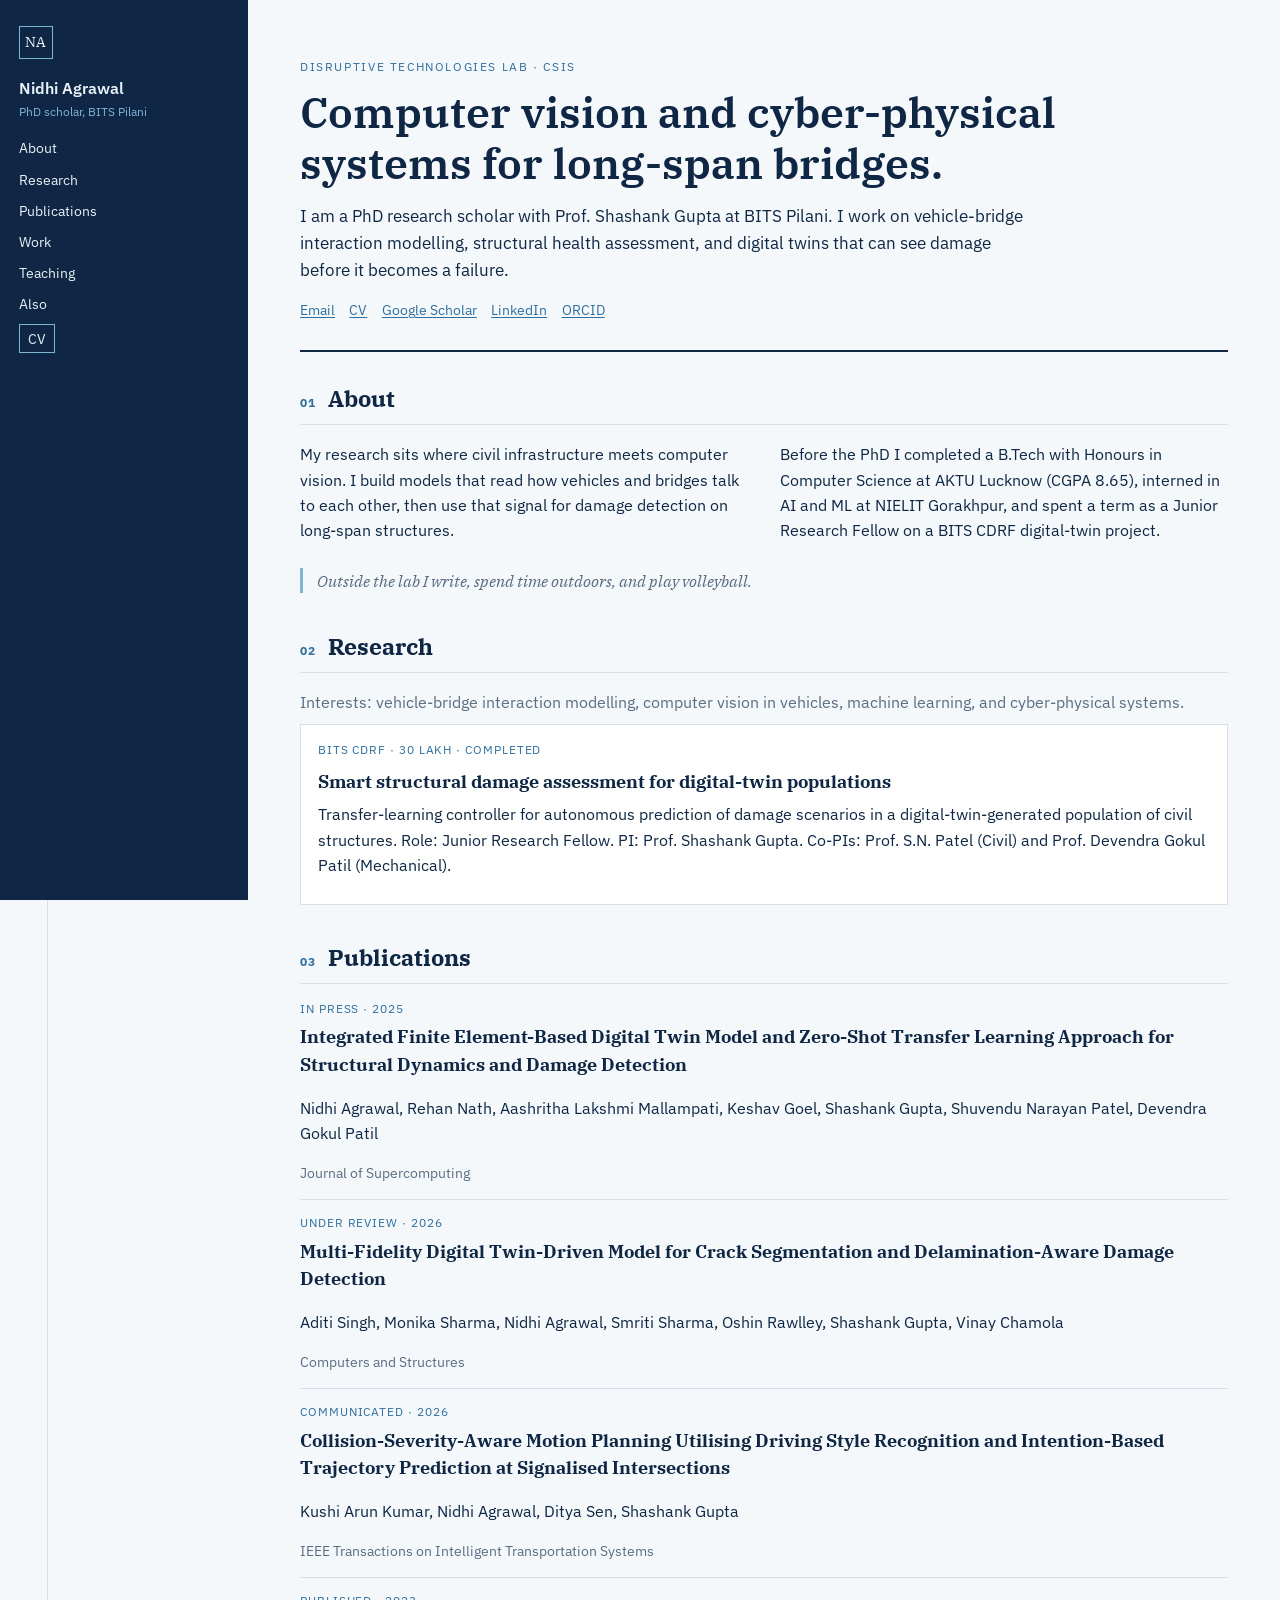
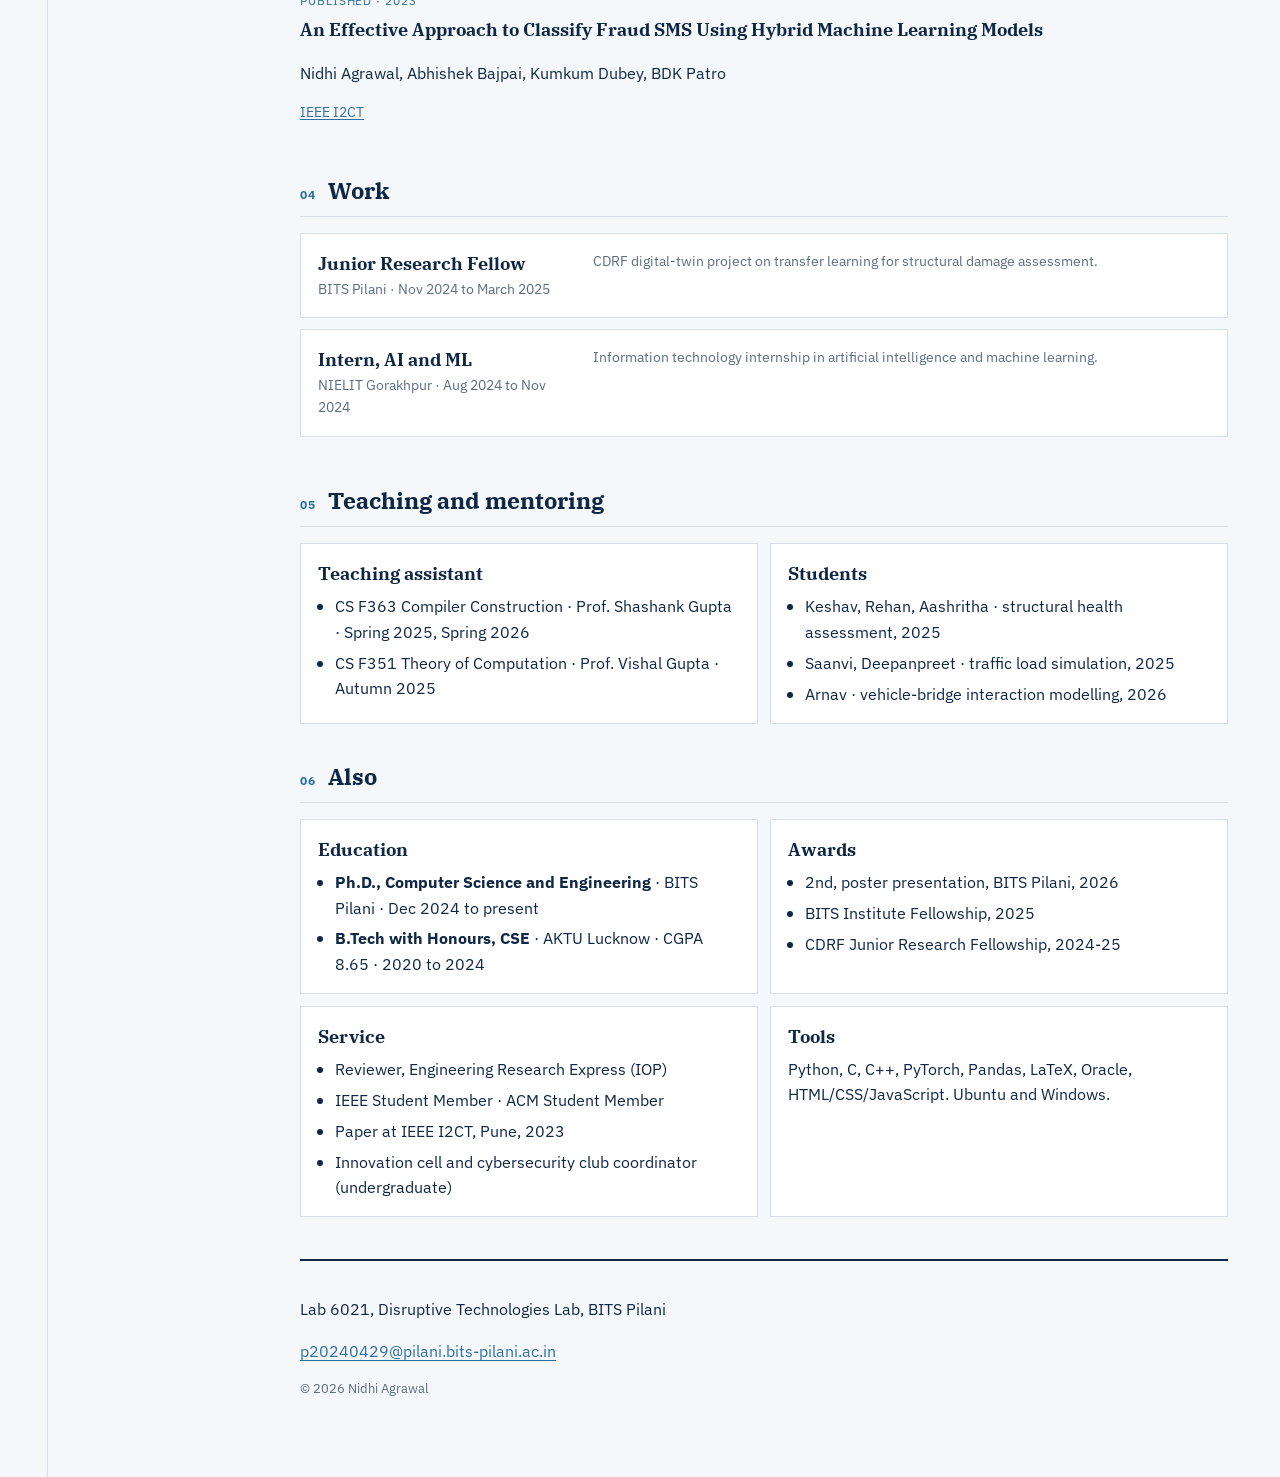
==== index.html @ c84c816a "Add Nidhi Agrawal academic site. Co-authored-by: Cursor <cursoragent@cursor.com>" ====
<!DOCTYPE html>
<html lang="en">
<head>
  <meta charset="utf-8">
  <meta name="viewport" content="width=device-width, initial-scale=1">
  <title>Nidhi Agrawal | Computer Vision, CPS, and Bridge Assessment</title>
  <meta name="description" content="Nidhi Agrawal is a PhD research scholar at BITS Pilani working on computer vision, cyber-physical systems, and vehicle-bridge interaction modelling for long-span bridges.">
  <link rel="canonical" href="https://skcpda.github.io/nidhi-agrawal/">
  <link rel="icon" href="favicon.svg" type="image/svg+xml">
  <meta name="theme-color" content="#0f2744">
  <meta property="og:title" content="Nidhi Agrawal | Computer Vision, CPS, and Bridge Assessment">
  <meta property="og:description" content="PhD scholar at BITS Pilani. Digital twins, structural health, and vehicle-bridge interaction.">
  <meta property="og:url" content="https://skcpda.github.io/nidhi-agrawal/">
  <link rel="preconnect" href="https://fonts.googleapis.com">
  <link rel="preconnect" href="https://fonts.gstatic.com" crossorigin>
  <link href="https://fonts.googleapis.com/css2?family=IBM+Plex+Sans:wght@400;500;600&family=IBM+Plex+Serif:ital,wght@0,500;0,600;1,500&display=swap" rel="stylesheet">
  <link rel="stylesheet" href="styles.css">
</head>
<body>
  <a class="skip" href="#main">Skip to content</a>

  <aside class="rail">
    <p class="mark">NA</p>
    <div>
      <p class="rail-name">Nidhi Agrawal</p>
      <p class="rail-role">PhD scholar, BITS Pilani</p>
    </div>
    <button class="nav-toggle" type="button" aria-expanded="false" aria-controls="site-nav">Menu</button>
    <nav id="site-nav" class="nav" aria-label="Primary">
      <a href="#about">About</a>
      <a href="#research">Research</a>
      <a href="#publications">Publications</a>
      <a href="#experience">Work</a>
      <a href="#teaching">Teaching</a>
      <a href="#more">Also</a>
      <a class="nav-cv" href="assets/Nidhi_Agrawal_CV.pdf">CV</a>
    </nav>
  </aside>

  <main id="main">
    <header class="hero" id="top">
      <p class="kicker">Disruptive Technologies Lab · CSIS</p>
      <h1>Computer vision and cyber-physical systems for long-span bridges.</h1>
      <p class="lede">
        I am a PhD research scholar with Prof. Shashank Gupta at BITS Pilani.
        I work on vehicle-bridge interaction modelling, structural health assessment,
        and digital twins that can see damage before it becomes a failure.
      </p>
      <p class="links">
        <a href="mailto:p20240429@pilani.bits-pilani.ac.in">Email</a>
        <a href="assets/Nidhi_Agrawal_CV.pdf">CV</a>
        <a href="https://scholar.google.com/citations?user=HJzKqeQAAAAJ">Google Scholar</a>
        <a href="https://www.linkedin.com/in/nidhi-agrawal-b269b3217/">LinkedIn</a>
        <a href="https://orcid.org/0009-0005-8396-6947">ORCID</a>
      </p>
    </header>

    <section id="about">
      <h2><span>01</span> About</h2>
      <div class="split">
        <p>
          My research sits where civil infrastructure meets computer vision.
          I build models that read how vehicles and bridges talk to each other,
          then use that signal for damage detection on long-span structures.
        </p>
        <p>
          Before the PhD I completed a B.Tech with Honours in Computer Science
          at AKTU Lucknow (CGPA 8.65), interned in AI and ML at NIELIT Gorakhpur,
          and spent a term as a Junior Research Fellow on a BITS CDRF digital-twin project.
        </p>
      </div>
      <p class="aside">Outside the lab I write, spend time outdoors, and play volleyball.</p>
    </section>

    <section id="research">
      <h2><span>02</span> Research</h2>
      <p class="dek">
        Interests: vehicle-bridge interaction modelling, computer vision in vehicles,
        machine learning, and cyber-physical systems.
      </p>
      <article class="panel">
        <p class="tag">BITS CDRF · 30 lakh · completed</p>
        <h3>Smart structural damage assessment for digital-twin populations</h3>
        <p>
          Transfer-learning controller for autonomous prediction of damage scenarios
          in a digital-twin-generated population of civil structures.
          Role: Junior Research Fellow. PI: Prof. Shashank Gupta.
          Co-PIs: Prof. S.N. Patel (Civil) and Prof. Devendra Gokul Patil (Mechanical).
        </p>
      </article>
    </section>

    <section id="publications">
      <h2><span>03</span> Publications</h2>
      <ol class="pubs">
        <li>
          <p class="status">In press · 2025</p>
          <h3>Integrated Finite Element-Based Digital Twin Model and Zero-Shot Transfer Learning Approach for Structural Dynamics and Damage Detection</h3>
          <p>Nidhi Agrawal, Rehan Nath, Aashritha Lakshmi Mallampati, Keshav Goel, Shashank Gupta, Shuvendu Narayan Patel, Devendra Gokul Patil</p>
          <p class="venue">Journal of Supercomputing</p>
        </li>
        <li>
          <p class="status">Under review · 2026</p>
          <h3>Multi-Fidelity Digital Twin-Driven Model for Crack Segmentation and Delamination-Aware Damage Detection</h3>
          <p>Aditi Singh, Monika Sharma, Nidhi Agrawal, Smriti Sharma, Oshin Rawlley, Shashank Gupta, Vinay Chamola</p>
          <p class="venue">Computers and Structures</p>
        </li>
        <li>
          <p class="status">Communicated · 2026</p>
          <h3>Collision-Severity-Aware Motion Planning Utilising Driving Style Recognition and Intention-Based Trajectory Prediction at Signalised Intersections</h3>
          <p>Kushi Arun Kumar, Nidhi Agrawal, Ditya Sen, Shashank Gupta</p>
          <p class="venue">IEEE Transactions on Intelligent Transportation Systems</p>
        </li>
        <li>
          <p class="status">Published · 2023</p>
          <h3>An Effective Approach to Classify Fraud SMS Using Hybrid Machine Learning Models</h3>
          <p>Nidhi Agrawal, Abhishek Bajpai, Kumkum Dubey, BDK Patro</p>
          <p class="venue"><a href="https://ieeexplore.ieee.org/document/10126300">IEEE I2CT</a></p>
        </li>
      </ol>
    </section>

    <section id="experience">
      <h2><span>04</span> Work</h2>
      <article class="job">
        <div>
          <h3>Junior Research Fellow</h3>
          <p>BITS Pilani · Nov 2024 to March 2025</p>
        </div>
        <p>CDRF digital-twin project on transfer learning for structural damage assessment.</p>
      </article>
      <article class="job">
        <div>
          <h3>Intern, AI and ML</h3>
          <p>NIELIT Gorakhpur · Aug 2024 to Nov 2024</p>
        </div>
        <p>Information technology internship in artificial intelligence and machine learning.</p>
      </article>
    </section>

    <section id="teaching">
      <h2><span>05</span> Teaching and mentoring</h2>
      <div class="grid-2">
        <article class="panel">
          <h3>Teaching assistant</h3>
          <ul>
            <li>CS F363 Compiler Construction · Prof. Shashank Gupta · Spring 2025, Spring 2026</li>
            <li>CS F351 Theory of Computation · Prof. Vishal Gupta · Autumn 2025</li>
          </ul>
        </article>
        <article class="panel">
          <h3>Students</h3>
          <ul>
            <li>Keshav, Rehan, Aashritha · structural health assessment, 2025</li>
            <li>Saanvi, Deepanpreet · traffic load simulation, 2025</li>
            <li>Arnav · vehicle-bridge interaction modelling, 2026</li>
          </ul>
        </article>
      </div>
    </section>

    <section id="more">
      <h2><span>06</span> Also</h2>
      <div class="grid-2">
        <article class="panel">
          <h3>Education</h3>
          <ul>
            <li><strong>Ph.D., Computer Science and Engineering</strong> · BITS Pilani · Dec 2024 to present</li>
            <li><strong>B.Tech with Honours, CSE</strong> · AKTU Lucknow · CGPA 8.65 · 2020 to 2024</li>
          </ul>
        </article>
        <article class="panel">
          <h3>Awards</h3>
          <ul>
            <li>2nd, poster presentation, BITS Pilani, 2026</li>
            <li>BITS Institute Fellowship, 2025</li>
            <li>CDRF Junior Research Fellowship, 2024-25</li>
          </ul>
        </article>
        <article class="panel">
          <h3>Service</h3>
          <ul>
            <li>Reviewer, Engineering Research Express (IOP)</li>
            <li>IEEE Student Member · ACM Student Member</li>
            <li>Paper at IEEE I2CT, Pune, 2023</li>
            <li>Innovation cell and cybersecurity club coordinator (undergraduate)</li>
          </ul>
        </article>
        <article class="panel">
          <h3>Tools</h3>
          <p>Python, C, C++, PyTorch, Pandas, LaTeX, Oracle, HTML/CSS/JavaScript. Ubuntu and Windows.</p>
        </article>
      </div>
    </section>

    <footer>
      <p>Lab 6021, Disruptive Technologies Lab, BITS Pilani</p>
      <p>
        <a href="mailto:p20240429@pilani.bits-pilani.ac.in">p20240429@pilani.bits-pilani.ac.in</a>
      </p>
      <p class="fine">© <span id="year">2026</span> Nidhi Agrawal</p>
    </footer>
  </main>
  <script src="script.js"></script>
</body>
</html>
---- styles.css ----
:root {
  --ink: #0f2744;
  --muted: #5b6d82;
  --line: #d5e0ea;
  --paper: #f4f8fb;
  --card: #ffffff;
  --sky: #2f6f9f;
  --cable: #7eb6d6;
  --sans: "IBM Plex Sans", "Segoe UI", sans-serif;
  --serif: "IBM Plex Serif", Georgia, serif;
}

*,
*::before,
*::after {
  box-sizing: border-box;
}

html {
  scroll-behavior: smooth;
}

body {
  margin: 0;
  color: var(--ink);
  background:
    linear-gradient(90deg, transparent 47px, var(--line) 47px, var(--line) 48px, transparent 48px),
    var(--paper);
  font-family: var(--sans);
  font-size: 1.02rem;
  line-height: 1.55;
}

img {
  max-width: 100%;
}

a {
  color: var(--sky);
  text-underline-offset: 0.16em;
}

.skip {
  position: absolute;
  left: 1rem;
  top: -3rem;
  background: var(--ink);
  color: #fff;
  padding: 0.5rem 0.75rem;
}

.skip:focus {
  top: 1rem;
}

.rail {
  position: sticky;
  top: 0;
  z-index: 5;
  display: flex;
  align-items: center;
  gap: 0.85rem;
  padding: 0.85rem 1.25rem;
  background: var(--ink);
  color: #e8f1f8;
}

.mark {
  margin: 0;
  width: 2.1rem;
  height: 2.1rem;
  display: grid;
  place-items: center;
  border: 1px solid var(--cable);
  font-family: var(--serif);
  font-size: 0.85rem;
  flex: 0 0 auto;
}

.rail-name {
  margin: 0;
  font-weight: 600;
}

.rail-role {
  margin: 0.1rem 0 0;
  color: var(--cable);
  font-size: 0.78rem;
}

.nav-toggle {
  margin-left: auto;
  background: transparent;
  color: #e8f1f8;
  border: 1px solid var(--cable);
  padding: 0.35rem 0.65rem;
  font: inherit;
  font-size: 0.8rem;
}

.nav {
  display: none;
  position: absolute;
  left: 0;
  right: 0;
  top: 100%;
  background: #173250;
  flex-direction: column;
  padding: 0.7rem 1.25rem 1rem;
  gap: 0.55rem;
}

.nav.is-open {
  display: flex;
}

.nav a {
  color: #e8f1f8;
  text-decoration: none;
  font-size: 0.9rem;
}

.nav-cv {
  border: 1px solid var(--cable);
  padding: 0.15rem 0.5rem;
  width: max-content;
}

main {
  width: min(58rem, calc(100% - 2rem));
  margin: 0 auto;
  padding: 1.6rem 0 3rem;
}

.hero {
  padding: 1.4rem 0 1.8rem;
  border-bottom: 2px solid var(--ink);
}

.kicker {
  margin: 0 0 0.7rem;
  font-size: 0.72rem;
  letter-spacing: 0.14em;
  text-transform: uppercase;
  color: var(--sky);
}

h1 {
  margin: 0 0 0.9rem;
  font-family: var(--serif);
  font-size: clamp(1.8rem, 4.4vw, 2.7rem);
  font-weight: 600;
  line-height: 1.18;
}

.lede {
  margin: 0 0 1rem;
  max-width: 46rem;
  font-size: 1.08rem;
}

.links {
  display: flex;
  flex-wrap: wrap;
  gap: 0.45rem 0.9rem;
  margin: 0;
  font-size: 0.9rem;
}

section {
  padding: 1.8rem 0 0.4rem;
  scroll-margin-top: 4.5rem;
}

h2 {
  display: flex;
  align-items: baseline;
  gap: 0.7rem;
  margin: 0 0 1rem;
  font-family: var(--serif);
  font-size: 1.45rem;
  border-bottom: 1px solid var(--line);
  padding-bottom: 0.45rem;
}

h2 span {
  color: var(--sky);
  font-family: var(--sans);
  font-size: 0.72rem;
  letter-spacing: 0.12em;
}

h3 {
  margin: 0 0 0.35rem;
  font-family: var(--serif);
  font-size: 1.12rem;
}

.split {
  display: grid;
  grid-template-columns: 1fr 1fr;
  gap: 1.2rem 2rem;
}

.split p,
.dek,
.panel p,
.job p {
  margin: 0 0 0.6rem;
}

.aside {
  margin: 1rem 0 0;
  padding-left: 0.85rem;
  border-left: 3px solid var(--cable);
  color: var(--muted);
  font-family: var(--serif);
  font-style: italic;
}

.dek {
  color: var(--muted);
}

.panel,
.job {
  background: var(--card);
  border: 1px solid var(--line);
  padding: 1rem 1.05rem 1.05rem;
}

.job {
  display: grid;
  grid-template-columns: 16rem 1fr;
  gap: 0.7rem 1.2rem;
  margin-bottom: 0.7rem;
}

.job h3 {
  margin: 0;
}

.job p {
  margin: 0;
  color: var(--muted);
  font-size: 0.9rem;
}

.tag,
.status {
  margin: 0 0 0.35rem;
  font-size: 0.72rem;
  letter-spacing: 0.08em;
  text-transform: uppercase;
  color: var(--sky);
}

.pubs {
  list-style: none;
  margin: 0;
  padding: 0;
}

.pubs li {
  padding: 0.9rem 0;
  border-top: 1px solid var(--line);
}

.pubs li:first-child {
  border-top: 0;
  padding-top: 0;
}

.venue {
  margin: 0.2rem 0 0;
  color: var(--muted);
  font-size: 0.9rem;
}

.grid-2 {
  display: grid;
  grid-template-columns: 1fr 1fr;
  gap: 0.75rem;
}

.panel ul {
  margin: 0;
  padding-left: 1.1rem;
}

.panel li + li {
  margin-top: 0.35rem;
}

footer {
  margin-top: 2.2rem;
  padding-top: 1.2rem;
  border-top: 2px solid var(--ink);
}

.fine {
  color: var(--muted);
  font-size: 0.82rem;
}

@media (min-width: 980px) {
  body {
    display: grid;
    grid-template-columns: 15.5rem minmax(0, 1fr);
  }

  .rail {
    position: sticky;
    top: 0;
    height: 100vh;
    flex-direction: column;
    align-items: flex-start;
    padding: 1.6rem 1.2rem;
    gap: 1rem;
  }

  .nav-toggle {
    display: none;
  }

  .nav {
    display: flex;
    position: static;
    background: transparent;
    padding: 0;
    width: 100%;
  }

  main {
    width: min(58rem, calc(100% - 3.5rem));
    padding: 2.2rem 0 4rem;
  }
}

@media (max-width: 840px) {
  .split,
  .grid-2,
  .job {
    grid-template-columns: 1fr;
  }
}

@media (prefers-reduced-motion: reduce) {
  html {
    scroll-behavior: auto;
  }
}
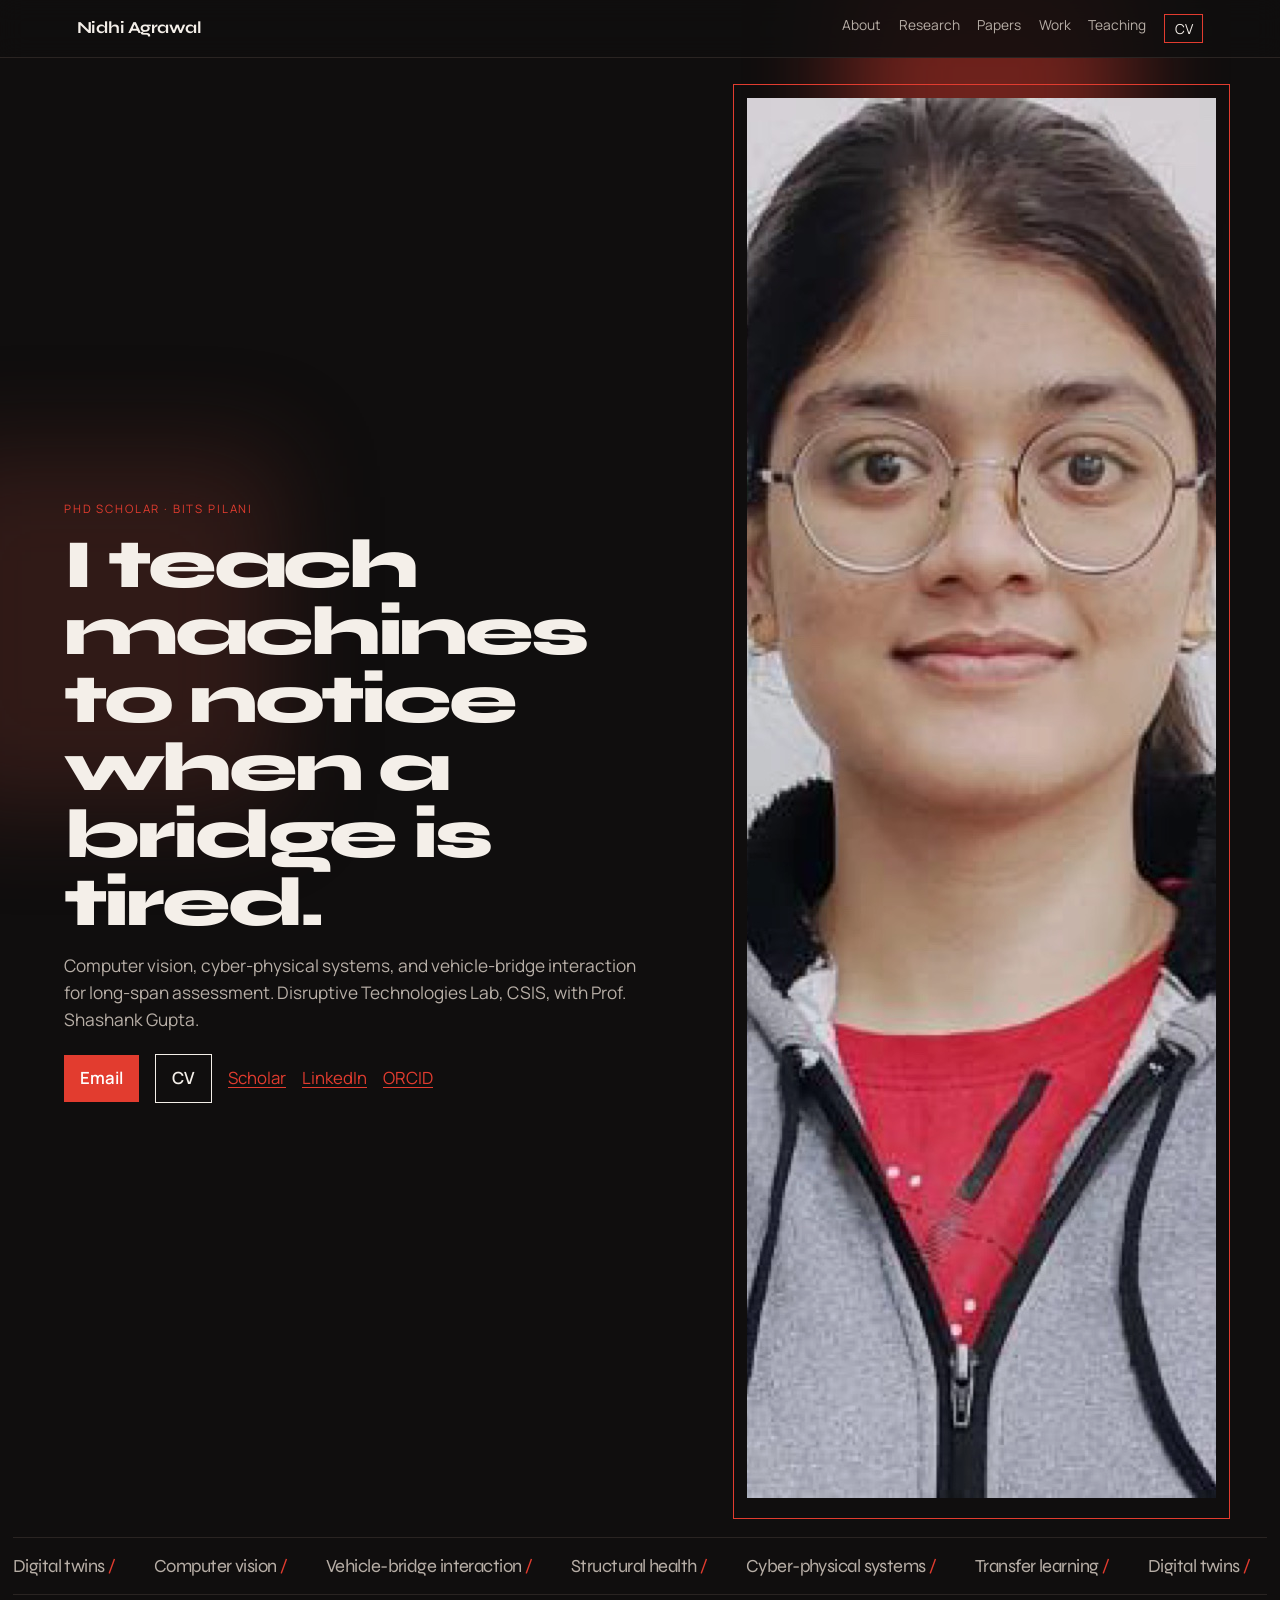
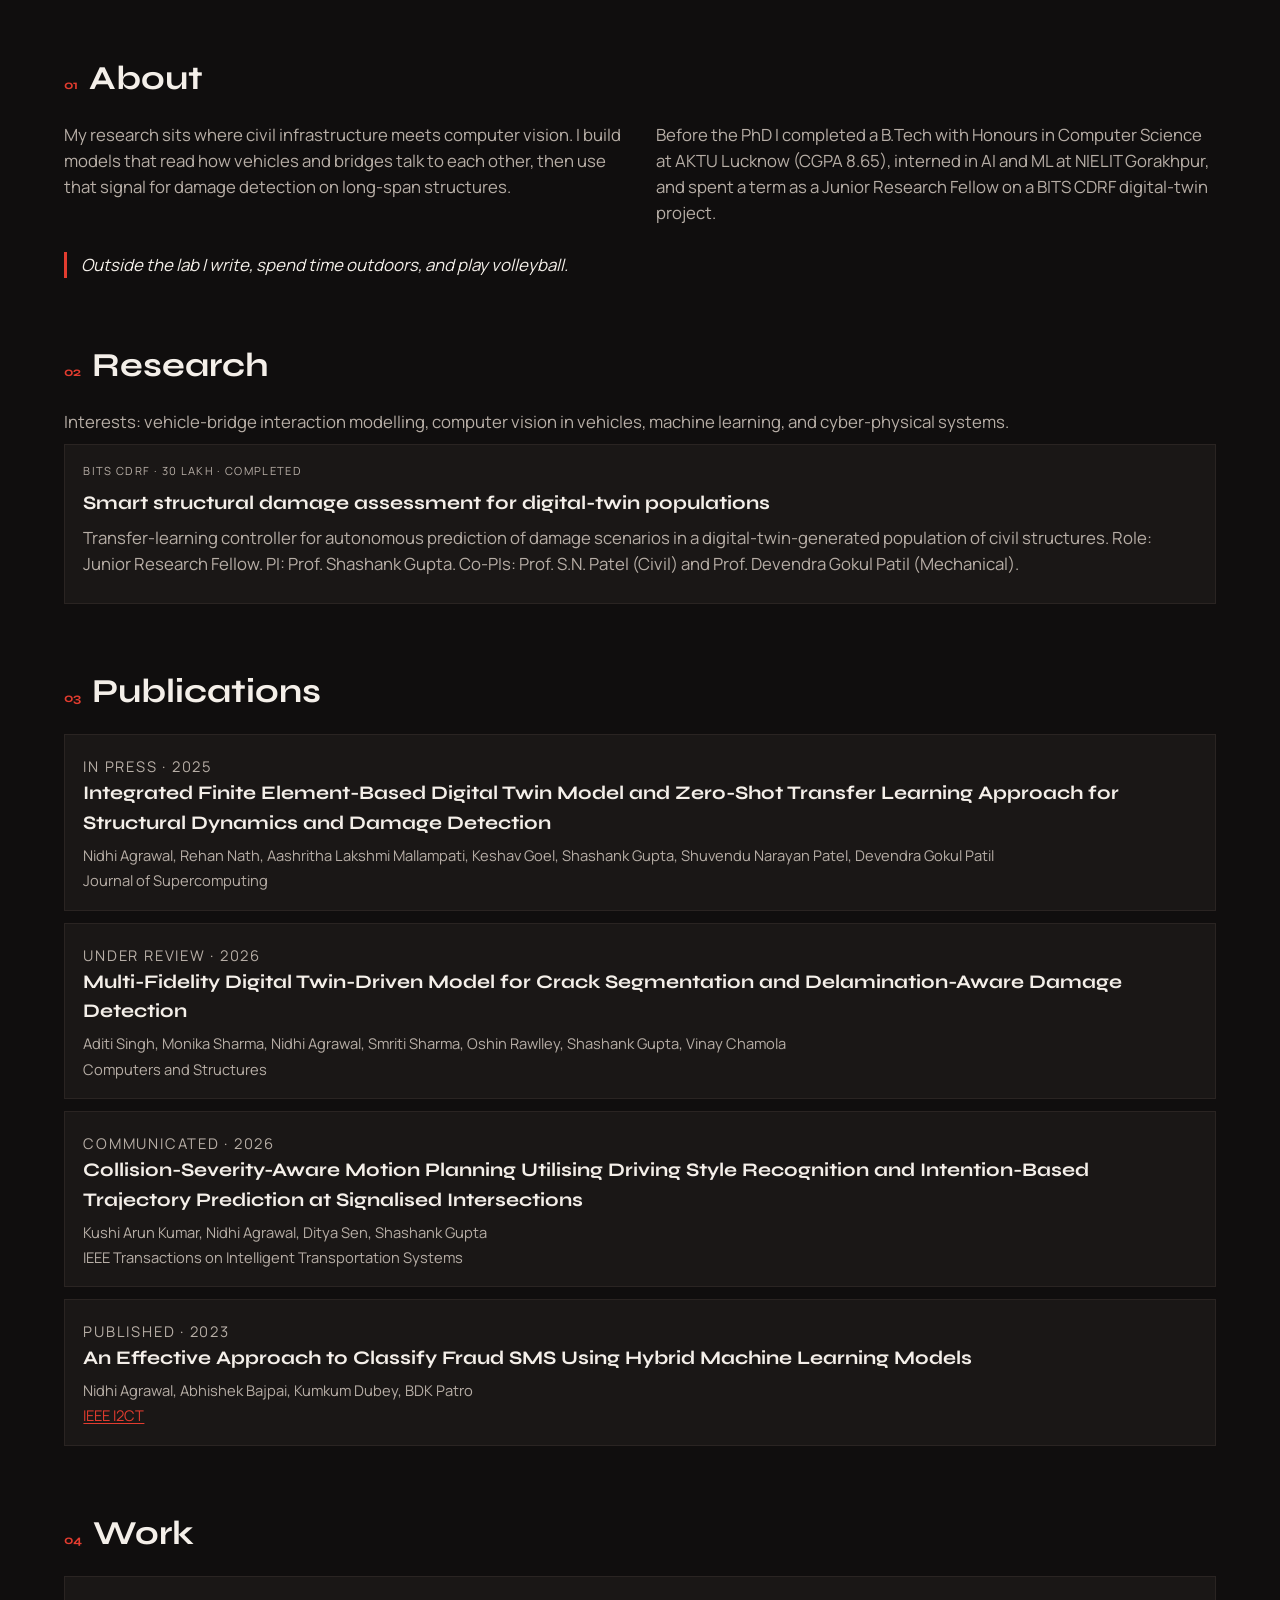
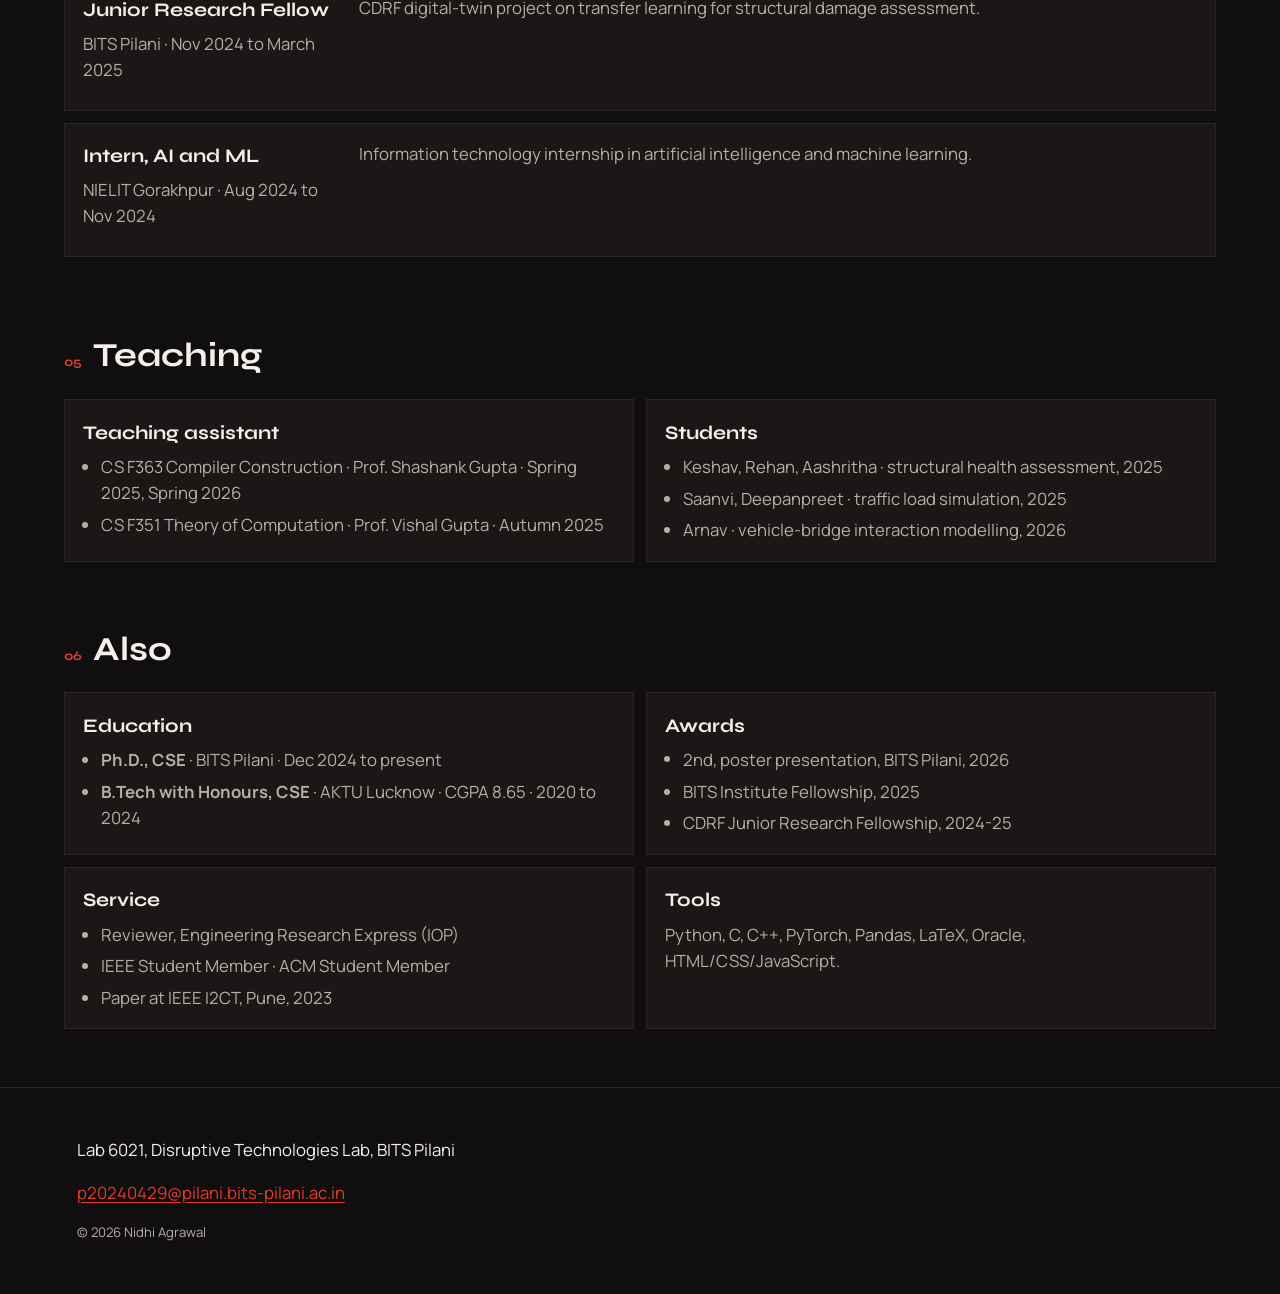
==== commit 0bf344c6: "Restyle Nidhi site with portrait, motion, and a darker studio look. Co-authored-by: Cursor <cursorag" ====
--- a/index.html
+++ b/index.html
@@ -7,57 +7,67 @@
   <meta name="description" content="Nidhi Agrawal is a PhD research scholar at BITS Pilani working on computer vision, cyber-physical systems, and vehicle-bridge interaction modelling for long-span bridges.">
   <link rel="canonical" href="https://skcpda.github.io/nidhi-agrawal/">
   <link rel="icon" href="favicon.svg" type="image/svg+xml">
-  <meta name="theme-color" content="#0f2744">
+  <meta name="theme-color" content="#100e0e">
   <meta property="og:title" content="Nidhi Agrawal | Computer Vision, CPS, and Bridge Assessment">
   <meta property="og:description" content="PhD scholar at BITS Pilani. Digital twins, structural health, and vehicle-bridge interaction.">
   <meta property="og:url" content="https://skcpda.github.io/nidhi-agrawal/">
+  <meta property="og:image" content="https://skcpda.github.io/nidhi-agrawal/assets/nidhi.jpg">
   <link rel="preconnect" href="https://fonts.googleapis.com">
   <link rel="preconnect" href="https://fonts.gstatic.com" crossorigin>
-  <link href="https://fonts.googleapis.com/css2?family=IBM+Plex+Sans:wght@400;500;600&family=IBM+Plex+Serif:ital,wght@0,500;0,600;1,500&display=swap" rel="stylesheet">
-  <link rel="stylesheet" href="styles.css">
+  <link href="https://fonts.googleapis.com/css2?family=Manrope:wght@400;500;600;700&family=Syne:wght@600;700;800&display=swap" rel="stylesheet">
+  <link rel="stylesheet" href="styles.css?v=2">
 </head>
 <body>
   <a class="skip" href="#main">Skip to content</a>
-
-  <aside class="rail">
-    <p class="mark">NA</p>
-    <div>
-      <p class="rail-name">Nidhi Agrawal</p>
-      <p class="rail-role">PhD scholar, BITS Pilani</p>
-    </div>
+  <div class="orb orb-a" aria-hidden="true"></div>
+  <div class="orb orb-b" aria-hidden="true"></div>
+
+  <header class="top">
+    <a class="logo" href="#top">Nidhi Agrawal</a>
     <button class="nav-toggle" type="button" aria-expanded="false" aria-controls="site-nav">Menu</button>
     <nav id="site-nav" class="nav" aria-label="Primary">
       <a href="#about">About</a>
       <a href="#research">Research</a>
-      <a href="#publications">Publications</a>
+      <a href="#publications">Papers</a>
       <a href="#experience">Work</a>
       <a href="#teaching">Teaching</a>
-      <a href="#more">Also</a>
       <a class="nav-cv" href="assets/Nidhi_Agrawal_CV.pdf">CV</a>
     </nav>
-  </aside>
+  </header>
 
   <main id="main">
-    <header class="hero" id="top">
-      <p class="kicker">Disruptive Technologies Lab · CSIS</p>
-      <h1>Computer vision and cyber-physical systems for long-span bridges.</h1>
-      <p class="lede">
-        I am a PhD research scholar with Prof. Shashank Gupta at BITS Pilani.
-        I work on vehicle-bridge interaction modelling, structural health assessment,
-        and digital twins that can see damage before it becomes a failure.
-      </p>
-      <p class="links">
-        <a href="mailto:p20240429@pilani.bits-pilani.ac.in">Email</a>
-        <a href="assets/Nidhi_Agrawal_CV.pdf">CV</a>
-        <a href="https://scholar.google.com/citations?user=HJzKqeQAAAAJ">Google Scholar</a>
-        <a href="https://www.linkedin.com/in/nidhi-agrawal-b269b3217/">LinkedIn</a>
-        <a href="https://orcid.org/0009-0005-8396-6947">ORCID</a>
-      </p>
-    </header>
-
-    <section id="about">
-      <h2><span>01</span> About</h2>
-      <div class="split">
+    <section class="hero" id="top">
+      <div class="hero-copy reveal">
+        <p class="kicker">PhD scholar · BITS Pilani</p>
+        <h1>I teach machines to notice when a bridge is tired.</h1>
+        <p class="lede">
+          Computer vision, cyber-physical systems, and vehicle-bridge interaction
+          for long-span assessment. Disruptive Technologies Lab, CSIS, with Prof. Shashank Gupta.
+        </p>
+        <p class="links">
+          <a class="btn" href="mailto:p20240429@pilani.bits-pilani.ac.in">Email</a>
+          <a class="btn ghost" href="assets/Nidhi_Agrawal_CV.pdf">CV</a>
+          <a href="https://scholar.google.com/citations?user=HJzKqeQAAAAJ">Scholar</a>
+          <a href="https://www.linkedin.com/in/nidhi-agrawal-b269b3217/">LinkedIn</a>
+          <a href="https://orcid.org/0009-0005-8396-6947">ORCID</a>
+        </p>
+      </div>
+      <figure class="hero-photo reveal">
+        <span class="photo-ring"></span>
+        <img src="assets/nidhi.jpg" alt="Nidhi Agrawal" width="1400" height="1400">
+      </figure>
+    </section>
+
+    <div class="marquee" aria-hidden="true">
+      <div class="marquee-track">
+        <span>Digital twins</span><span>Computer vision</span><span>Vehicle-bridge interaction</span><span>Structural health</span><span>Cyber-physical systems</span><span>Transfer learning</span>
+        <span>Digital twins</span><span>Computer vision</span><span>Vehicle-bridge interaction</span><span>Structural health</span><span>Cyber-physical systems</span><span>Transfer learning</span>
+      </div>
+    </div>
+
+    <section class="block" id="about">
+      <h2 class="reveal"><span>01</span> About</h2>
+      <div class="split reveal">
         <p>
           My research sits where civil infrastructure meets computer vision.
           I build models that read how vehicles and bridges talk to each other,
@@ -69,16 +79,16 @@
           and spent a term as a Junior Research Fellow on a BITS CDRF digital-twin project.
         </p>
       </div>
-      <p class="aside">Outside the lab I write, spend time outdoors, and play volleyball.</p>
-    </section>
-
-    <section id="research">
-      <h2><span>02</span> Research</h2>
-      <p class="dek">
+      <p class="aside reveal">Outside the lab I write, spend time outdoors, and play volleyball.</p>
+    </section>
+
+    <section class="block" id="research">
+      <h2 class="reveal"><span>02</span> Research</h2>
+      <p class="dek reveal">
         Interests: vehicle-bridge interaction modelling, computer vision in vehicles,
         machine learning, and cyber-physical systems.
       </p>
-      <article class="panel">
+      <article class="card reveal">
         <p class="tag">BITS CDRF · 30 lakh · completed</p>
         <h3>Smart structural damage assessment for digital-twin populations</h3>
         <p>
@@ -90,29 +100,29 @@
       </article>
     </section>
 
-    <section id="publications">
-      <h2><span>03</span> Publications</h2>
+    <section class="block" id="publications">
+      <h2 class="reveal"><span>03</span> Publications</h2>
       <ol class="pubs">
-        <li>
-          <p class="status">In press · 2025</p>
+        <li class="reveal">
+          <p class="tag">In press · 2025</p>
           <h3>Integrated Finite Element-Based Digital Twin Model and Zero-Shot Transfer Learning Approach for Structural Dynamics and Damage Detection</h3>
           <p>Nidhi Agrawal, Rehan Nath, Aashritha Lakshmi Mallampati, Keshav Goel, Shashank Gupta, Shuvendu Narayan Patel, Devendra Gokul Patil</p>
           <p class="venue">Journal of Supercomputing</p>
         </li>
-        <li>
-          <p class="status">Under review · 2026</p>
+        <li class="reveal">
+          <p class="tag">Under review · 2026</p>
           <h3>Multi-Fidelity Digital Twin-Driven Model for Crack Segmentation and Delamination-Aware Damage Detection</h3>
           <p>Aditi Singh, Monika Sharma, Nidhi Agrawal, Smriti Sharma, Oshin Rawlley, Shashank Gupta, Vinay Chamola</p>
           <p class="venue">Computers and Structures</p>
         </li>
-        <li>
-          <p class="status">Communicated · 2026</p>
+        <li class="reveal">
+          <p class="tag">Communicated · 2026</p>
           <h3>Collision-Severity-Aware Motion Planning Utilising Driving Style Recognition and Intention-Based Trajectory Prediction at Signalised Intersections</h3>
           <p>Kushi Arun Kumar, Nidhi Agrawal, Ditya Sen, Shashank Gupta</p>
           <p class="venue">IEEE Transactions on Intelligent Transportation Systems</p>
         </li>
-        <li>
-          <p class="status">Published · 2023</p>
+        <li class="reveal">
+          <p class="tag">Published · 2023</p>
           <h3>An Effective Approach to Classify Fraud SMS Using Hybrid Machine Learning Models</h3>
           <p>Nidhi Agrawal, Abhishek Bajpai, Kumkum Dubey, BDK Patro</p>
           <p class="venue"><a href="https://ieeexplore.ieee.org/document/10126300">IEEE I2CT</a></p>
@@ -120,16 +130,16 @@
       </ol>
     </section>
 
-    <section id="experience">
-      <h2><span>04</span> Work</h2>
-      <article class="job">
+    <section class="block" id="experience">
+      <h2 class="reveal"><span>04</span> Work</h2>
+      <article class="job reveal">
         <div>
           <h3>Junior Research Fellow</h3>
           <p>BITS Pilani · Nov 2024 to March 2025</p>
         </div>
         <p>CDRF digital-twin project on transfer learning for structural damage assessment.</p>
       </article>
-      <article class="job">
+      <article class="job reveal">
         <div>
           <h3>Intern, AI and ML</h3>
           <p>NIELIT Gorakhpur · Aug 2024 to Nov 2024</p>
@@ -138,17 +148,17 @@
       </article>
     </section>
 
-    <section id="teaching">
-      <h2><span>05</span> Teaching and mentoring</h2>
-      <div class="grid-2">
-        <article class="panel">
+    <section class="block" id="teaching">
+      <h2 class="reveal"><span>05</span> Teaching</h2>
+      <div class="grid">
+        <article class="card reveal">
           <h3>Teaching assistant</h3>
           <ul>
             <li>CS F363 Compiler Construction · Prof. Shashank Gupta · Spring 2025, Spring 2026</li>
             <li>CS F351 Theory of Computation · Prof. Vishal Gupta · Autumn 2025</li>
           </ul>
         </article>
-        <article class="panel">
+        <article class="card reveal">
           <h3>Students</h3>
           <ul>
             <li>Keshav, Rehan, Aashritha · structural health assessment, 2025</li>
@@ -159,17 +169,17 @@
       </div>
     </section>
 
-    <section id="more">
-      <h2><span>06</span> Also</h2>
-      <div class="grid-2">
-        <article class="panel">
+    <section class="block" id="more">
+      <h2 class="reveal"><span>06</span> Also</h2>
+      <div class="grid">
+        <article class="card reveal">
           <h3>Education</h3>
           <ul>
-            <li><strong>Ph.D., Computer Science and Engineering</strong> · BITS Pilani · Dec 2024 to present</li>
+            <li><strong>Ph.D., CSE</strong> · BITS Pilani · Dec 2024 to present</li>
             <li><strong>B.Tech with Honours, CSE</strong> · AKTU Lucknow · CGPA 8.65 · 2020 to 2024</li>
           </ul>
         </article>
-        <article class="panel">
+        <article class="card reveal">
           <h3>Awards</h3>
           <ul>
             <li>2nd, poster presentation, BITS Pilani, 2026</li>
@@ -177,30 +187,27 @@
             <li>CDRF Junior Research Fellowship, 2024-25</li>
           </ul>
         </article>
-        <article class="panel">
+        <article class="card reveal">
           <h3>Service</h3>
           <ul>
             <li>Reviewer, Engineering Research Express (IOP)</li>
             <li>IEEE Student Member · ACM Student Member</li>
             <li>Paper at IEEE I2CT, Pune, 2023</li>
-            <li>Innovation cell and cybersecurity club coordinator (undergraduate)</li>
-          </ul>
-        </article>
-        <article class="panel">
+          </ul>
+        </article>
+        <article class="card reveal">
           <h3>Tools</h3>
-          <p>Python, C, C++, PyTorch, Pandas, LaTeX, Oracle, HTML/CSS/JavaScript. Ubuntu and Windows.</p>
-        </article>
-      </div>
-    </section>
-
-    <footer>
-      <p>Lab 6021, Disruptive Technologies Lab, BITS Pilani</p>
-      <p>
-        <a href="mailto:p20240429@pilani.bits-pilani.ac.in">p20240429@pilani.bits-pilani.ac.in</a>
-      </p>
-      <p class="fine">© <span id="year">2026</span> Nidhi Agrawal</p>
-    </footer>
+          <p>Python, C, C++, PyTorch, Pandas, LaTeX, Oracle, HTML/CSS/JavaScript.</p>
+        </article>
+      </div>
+    </section>
   </main>
-  <script src="script.js"></script>
+
+  <footer class="foot">
+    <p>Lab 6021, Disruptive Technologies Lab, BITS Pilani</p>
+    <p><a href="mailto:p20240429@pilani.bits-pilani.ac.in">p20240429@pilani.bits-pilani.ac.in</a></p>
+    <p class="fine">© <span id="year">2026</span> Nidhi Agrawal</p>
+  </footer>
+  <script src="script.js?v=2"></script>
 </body>
 </html>
--- a/styles.css
+++ b/styles.css
@@ -1,13 +1,12 @@
 :root {
-  --ink: #0f2744;
-  --muted: #5b6d82;
-  --line: #d5e0ea;
-  --paper: #f4f8fb;
-  --card: #ffffff;
-  --sky: #2f6f9f;
-  --cable: #7eb6d6;
-  --sans: "IBM Plex Sans", "Segoe UI", sans-serif;
-  --serif: "IBM Plex Serif", Georgia, serif;
+  --bg: #100e0e;
+  --ink: #f4efe9;
+  --muted: #b7aea6;
+  --red: #e23c2f;
+  --line: #2a2422;
+  --card: #1a1716;
+  --display: "Syne", sans-serif;
+  --sans: "Manrope", sans-serif;
 }
 
 *,
@@ -23,28 +22,23 @@
 body {
   margin: 0;
   color: var(--ink);
-  background:
-    linear-gradient(90deg, transparent 47px, var(--line) 47px, var(--line) 48px, transparent 48px),
-    var(--paper);
+  background: var(--bg);
   font-family: var(--sans);
-  font-size: 1.02rem;
+  font-size: 1.05rem;
   line-height: 1.55;
-}
-
-img {
-  max-width: 100%;
+  overflow-x: hidden;
 }
 
 a {
-  color: var(--sky);
+  color: var(--red);
   text-underline-offset: 0.16em;
 }
 
 .skip {
   position: absolute;
   left: 1rem;
-  top: -3rem;
-  background: var(--ink);
+  top: -4rem;
+  background: var(--red);
   color: #fff;
   padding: 0.5rem 0.75rem;
 }
@@ -53,147 +47,251 @@
   top: 1rem;
 }
 
-.rail {
+.orb {
+  position: fixed;
+  z-index: 0;
+  pointer-events: none;
+  filter: blur(50px);
+  opacity: 0.45;
+  animation: drift 14s ease-in-out infinite alternate;
+}
+
+.orb-a {
+  width: 280px;
+  height: 280px;
+  top: -40px;
+  right: 12%;
+  background: #e23c2f;
+}
+
+.orb-b {
+  width: 360px;
+  height: 360px;
+  bottom: 10%;
+  left: -80px;
+  background: #5a2a24;
+  animation-delay: -4s;
+}
+
+@keyframes drift {
+  from { transform: translate3d(0, 0, 0) scale(1); }
+  to { transform: translate3d(30px, 40px, 0) scale(1.12); }
+}
+
+.top {
   position: sticky;
   top: 0;
-  z-index: 5;
+  z-index: 10;
   display: flex;
   align-items: center;
-  gap: 0.85rem;
-  padding: 0.85rem 1.25rem;
-  background: var(--ink);
-  color: #e8f1f8;
-}
-
-.mark {
-  margin: 0;
-  width: 2.1rem;
-  height: 2.1rem;
-  display: grid;
-  place-items: center;
-  border: 1px solid var(--cable);
-  font-family: var(--serif);
-  font-size: 0.85rem;
-  flex: 0 0 auto;
-}
-
-.rail-name {
-  margin: 0;
-  font-weight: 600;
-}
-
-.rail-role {
-  margin: 0.1rem 0 0;
-  color: var(--cable);
-  font-size: 0.78rem;
+  justify-content: space-between;
+  gap: 1rem;
+  padding: 0.85rem 6vw;
+  background: rgba(16, 14, 14, 0.86);
+  backdrop-filter: blur(12px);
+  border-bottom: 1px solid var(--line);
+}
+
+.logo {
+  color: var(--ink);
+  text-decoration: none;
+  font-family: var(--display);
+  font-weight: 700;
+  letter-spacing: -0.03em;
+}
+
+.nav {
+  display: flex;
+  flex-wrap: wrap;
+  gap: 0.4rem 1.1rem;
+  font-size: 0.86rem;
+}
+
+.nav a {
+  color: var(--muted);
+  text-decoration: none;
+  position: relative;
+}
+
+.nav a::after {
+  content: "";
+  position: absolute;
+  left: 0;
+  bottom: -0.2rem;
+  width: 0;
+  height: 2px;
+  background: var(--red);
+  transition: width 220ms ease;
+}
+
+.nav a:hover {
+  color: var(--ink);
+}
+
+.nav a:hover::after {
+  width: 100%;
+}
+
+.nav-cv {
+  color: var(--ink) !important;
+  border: 1px solid var(--red);
+  padding: 0.2rem 0.6rem;
 }
 
 .nav-toggle {
-  margin-left: auto;
+  display: none;
   background: transparent;
-  color: #e8f1f8;
-  border: 1px solid var(--cable);
+  color: var(--ink);
+  border: 1px solid var(--line);
   padding: 0.35rem 0.65rem;
   font: inherit;
-  font-size: 0.8rem;
-}
-
-.nav {
-  display: none;
-  position: absolute;
-  left: 0;
-  right: 0;
-  top: 100%;
-  background: #173250;
-  flex-direction: column;
-  padding: 0.7rem 1.25rem 1rem;
-  gap: 0.55rem;
-}
-
-.nav.is-open {
-  display: flex;
-}
-
-.nav a {
-  color: #e8f1f8;
-  text-decoration: none;
-  font-size: 0.9rem;
-}
-
-.nav-cv {
-  border: 1px solid var(--cable);
-  padding: 0.15rem 0.5rem;
-  width: max-content;
 }
 
 main {
-  width: min(58rem, calc(100% - 2rem));
+  position: relative;
+  z-index: 1;
+  width: min(72rem, calc(100% - 8vw));
   margin: 0 auto;
-  padding: 1.6rem 0 3rem;
 }
 
 .hero {
-  padding: 1.4rem 0 1.8rem;
-  border-bottom: 2px solid var(--ink);
+  display: grid;
+  grid-template-columns: 1.15fr 0.85fr;
+  gap: 3rem;
+  align-items: center;
+  min-height: calc(100vh - 4.2rem);
+  padding: 2.5rem 0 2rem;
 }
 
 .kicker {
-  margin: 0 0 0.7rem;
+  margin: 0 0 0.8rem;
+  letter-spacing: 0.16em;
+  text-transform: uppercase;
   font-size: 0.72rem;
-  letter-spacing: 0.14em;
-  text-transform: uppercase;
-  color: var(--sky);
+  color: var(--red);
 }
 
 h1 {
-  margin: 0 0 0.9rem;
-  font-family: var(--serif);
-  font-size: clamp(1.8rem, 4.4vw, 2.7rem);
-  font-weight: 600;
-  line-height: 1.18;
+  margin: 0 0 1rem;
+  font-family: var(--display);
+  font-size: clamp(2.2rem, 5.4vw, 4.4rem);
+  font-weight: 800;
+  line-height: 0.98;
+  letter-spacing: -0.045em;
 }
 
 .lede {
-  margin: 0 0 1rem;
-  max-width: 46rem;
+  margin: 0 0 1.3rem;
+  color: var(--muted);
   font-size: 1.08rem;
+  max-width: 36rem;
 }
 
 .links {
   display: flex;
   flex-wrap: wrap;
-  gap: 0.45rem 0.9rem;
+  align-items: center;
+  gap: 0.7rem 1rem;
   margin: 0;
-  font-size: 0.9rem;
-}
-
-section {
-  padding: 1.8rem 0 0.4rem;
+}
+
+.btn {
+  display: inline-flex;
+  text-decoration: none;
+  background: var(--red);
+  color: #fff;
+  padding: 0.65rem 1rem;
+  font-weight: 600;
+}
+
+.btn.ghost {
+  background: transparent;
+  color: var(--ink);
+  border: 1px solid var(--ink);
+}
+
+.hero-photo {
+  margin: 0;
+  position: relative;
+}
+
+.photo-ring {
+  position: absolute;
+  inset: -14px;
+  border: 1px solid var(--red);
+  animation: pulse 3.2s ease-in-out infinite;
+}
+
+@keyframes pulse {
+  0%, 100% { opacity: 0.35; transform: scale(1); }
+  50% { opacity: 0.9; transform: scale(1.015); }
+}
+
+.hero-photo img {
+  width: 100%;
+  aspect-ratio: 4 / 5;
+  object-fit: cover;
+  object-position: 50% 18%;
+  filter: saturate(0.92) contrast(1.04);
+  animation: photoIn 1s ease both;
+}
+
+@keyframes photoIn {
+  from { clip-path: inset(12% 12% 12% 12%); opacity: 0; }
+  to { clip-path: inset(0); opacity: 1; }
+}
+
+.marquee {
+  border-block: 1px solid var(--line);
+  overflow: hidden;
+  margin: 0 -4vw 0.4rem;
+  padding: 0.85rem 0;
+}
+
+.marquee-track {
+  display: flex;
+  gap: 2.4rem;
+  width: max-content;
+  animation: scroll 28s linear infinite;
+  font-family: var(--display);
+  font-size: 1.15rem;
+  letter-spacing: -0.03em;
+  color: var(--muted);
+}
+
+.marquee-track span::after {
+  content: " / ";
+  color: var(--red);
+}
+
+@keyframes scroll {
+  from { transform: translateX(0); }
+  to { transform: translateX(-50%); }
+}
+
+.block {
+  padding: 3.2rem 0 0.6rem;
   scroll-margin-top: 4.5rem;
 }
 
 h2 {
   display: flex;
+  gap: 0.7rem;
   align-items: baseline;
-  gap: 0.7rem;
-  margin: 0 0 1rem;
-  font-family: var(--serif);
-  font-size: 1.45rem;
-  border-bottom: 1px solid var(--line);
-  padding-bottom: 0.45rem;
+  margin: 0 0 1.1rem;
+  font-family: var(--display);
+  font-size: clamp(1.6rem, 3vw, 2.1rem);
 }
 
 h2 span {
-  color: var(--sky);
-  font-family: var(--sans);
-  font-size: 0.72rem;
-  letter-spacing: 0.12em;
+  color: var(--red);
+  font-size: 0.8rem;
 }
 
 h3 {
-  margin: 0 0 0.35rem;
-  font-family: var(--serif);
-  font-size: 1.12rem;
+  margin: 0 0 0.4rem;
+  font-family: var(--display);
+  font-size: 1.2rem;
 }
 
 .split {
@@ -204,98 +302,86 @@
 
 .split p,
 .dek,
-.panel p,
+.card p,
 .job p {
-  margin: 0 0 0.6rem;
+  margin: 0 0 0.55rem;
+  color: var(--muted);
 }
 
 .aside {
-  margin: 1rem 0 0;
-  padding-left: 0.85rem;
-  border-left: 3px solid var(--cable);
-  color: var(--muted);
-  font-family: var(--serif);
+  margin: 1.1rem 0 0;
+  padding-left: 0.9rem;
+  border-left: 3px solid var(--red);
   font-style: italic;
 }
 
-.dek {
-  color: var(--muted);
-}
-
-.panel,
-.job {
+.card,
+.job,
+.pubs li {
   background: var(--card);
   border: 1px solid var(--line);
-  padding: 1rem 1.05rem 1.05rem;
-}
-
-.job {
-  display: grid;
-  grid-template-columns: 16rem 1fr;
-  gap: 0.7rem 1.2rem;
-  margin-bottom: 0.7rem;
-}
-
-.job h3 {
-  margin: 0;
-}
-
-.job p {
-  margin: 0;
-  color: var(--muted);
-  font-size: 0.9rem;
-}
-
-.tag,
-.status {
-  margin: 0 0 0.35rem;
-  font-size: 0.72rem;
-  letter-spacing: 0.08em;
+  padding: 1.1rem 1.15rem;
+  transition: transform 220ms ease, border-color 220ms ease;
+}
+
+.card:hover,
+.job:hover,
+.pubs li:hover {
+  transform: translateY(-4px);
+  border-color: var(--red);
+}
+
+.tag {
+  margin: 0 0 0.4rem;
+  font-size: 0.7rem;
+  letter-spacing: 0.12em;
   text-transform: uppercase;
-  color: var(--sky);
+  color: var(--red);
 }
 
 .pubs {
   list-style: none;
   margin: 0;
   padding: 0;
-}
-
-.pubs li {
-  padding: 0.9rem 0;
-  border-top: 1px solid var(--line);
-}
-
-.pubs li:first-child {
-  border-top: 0;
-  padding-top: 0;
-}
-
-.venue {
-  margin: 0.2rem 0 0;
-  color: var(--muted);
-  font-size: 0.9rem;
-}
-
-.grid-2 {
+  display: grid;
+  gap: 0.75rem;
+}
+
+.pubs p {
+  margin: 0.15rem 0 0;
+  color: var(--muted);
+  font-size: 0.92rem;
+}
+
+.job {
+  display: grid;
+  grid-template-columns: 16rem 1fr;
+  gap: 0.8rem 1.2rem;
+  margin-bottom: 0.75rem;
+}
+
+.grid {
   display: grid;
   grid-template-columns: 1fr 1fr;
   gap: 0.75rem;
 }
 
-.panel ul {
+.card ul {
   margin: 0;
   padding-left: 1.1rem;
-}
-
-.panel li + li {
+  color: var(--muted);
+}
+
+.card li + li {
   margin-top: 0.35rem;
 }
 
-footer {
-  margin-top: 2.2rem;
-  padding-top: 1.2rem;
-  border-top: 2px solid var(--ink);
+.foot {
+  position: relative;
+  z-index: 1;
+  margin-top: 3rem;
+  padding: 2rem 6vw 2.4rem;
+  border-top: 1px solid var(--line);
 }
 
 .fine {
@@ -303,50 +389,54 @@
   font-size: 0.82rem;
 }
 
-@media (min-width: 980px) {
-  body {
-    display: grid;
-    grid-template-columns: 15.5rem minmax(0, 1fr);
+.reveal {
+  opacity: 0;
+  transform: translateY(22px);
+}
+
+.hero .reveal {
+  animation: rise 0.7s ease forwards;
+}
+
+.hero-copy.reveal { animation-delay: 0.05s; }
+.hero-photo.reveal { animation-delay: 0.18s; }
+
+.reveal.in {
+  animation: rise 0.7s ease forwards;
+}
+
+@keyframes rise {
+  to { opacity: 1; transform: none; }
+}
+
+@media (max-width: 860px) {
+  .nav-toggle { display: block; }
+  .nav {
+    display: none;
+    position: absolute;
+    top: 3.4rem;
+    left: 0;
+    right: 0;
+    background: #1a1716;
+    flex-direction: column;
+    padding: 0.9rem 6vw 1.1rem;
   }
-
-  .rail {
-    position: sticky;
-    top: 0;
-    height: 100vh;
-    flex-direction: column;
-    align-items: flex-start;
-    padding: 1.6rem 1.2rem;
-    gap: 1rem;
-  }
-
-  .nav-toggle {
-    display: none;
-  }
-
-  .nav {
-    display: flex;
-    position: static;
-    background: transparent;
-    padding: 0;
-    width: 100%;
-  }
-
-  main {
-    width: min(58rem, calc(100% - 3.5rem));
-    padding: 2.2rem 0 4rem;
-  }
-}
-
-@media (max-width: 840px) {
+  .nav.is-open { display: flex; }
+  .hero,
   .split,
-  .grid-2,
+  .grid,
   .job {
     grid-template-columns: 1fr;
+    min-height: 0;
   }
+  .hero { gap: 1.6rem; padding-top: 1.4rem; }
+  .hero-photo { max-width: 20rem; }
 }
 
 @media (prefers-reduced-motion: reduce) {
-  html {
-    scroll-behavior: auto;
+  html { scroll-behavior: auto; }
+  .orb, .marquee-track, .photo-ring, .hero-photo img, .reveal {
+    animation: none !important;
   }
-}
+  .reveal { opacity: 1; transform: none; }
+}
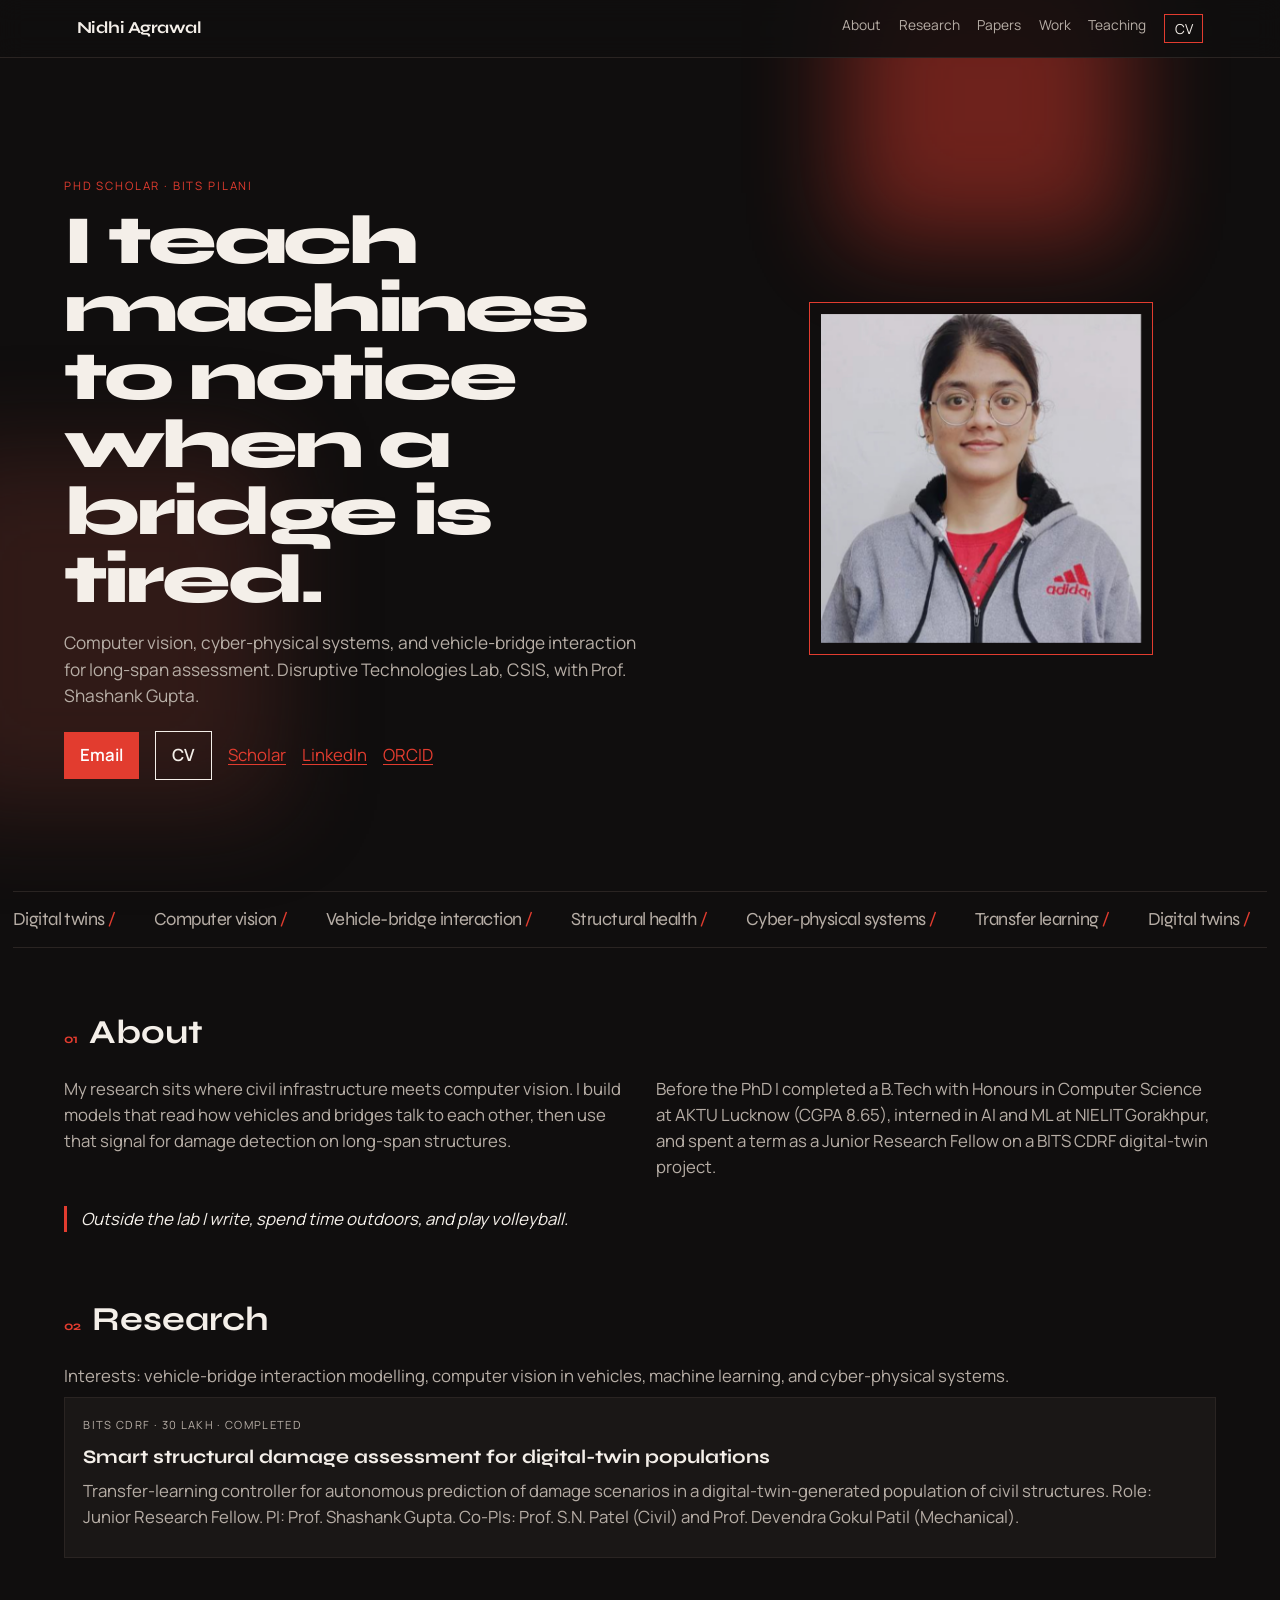
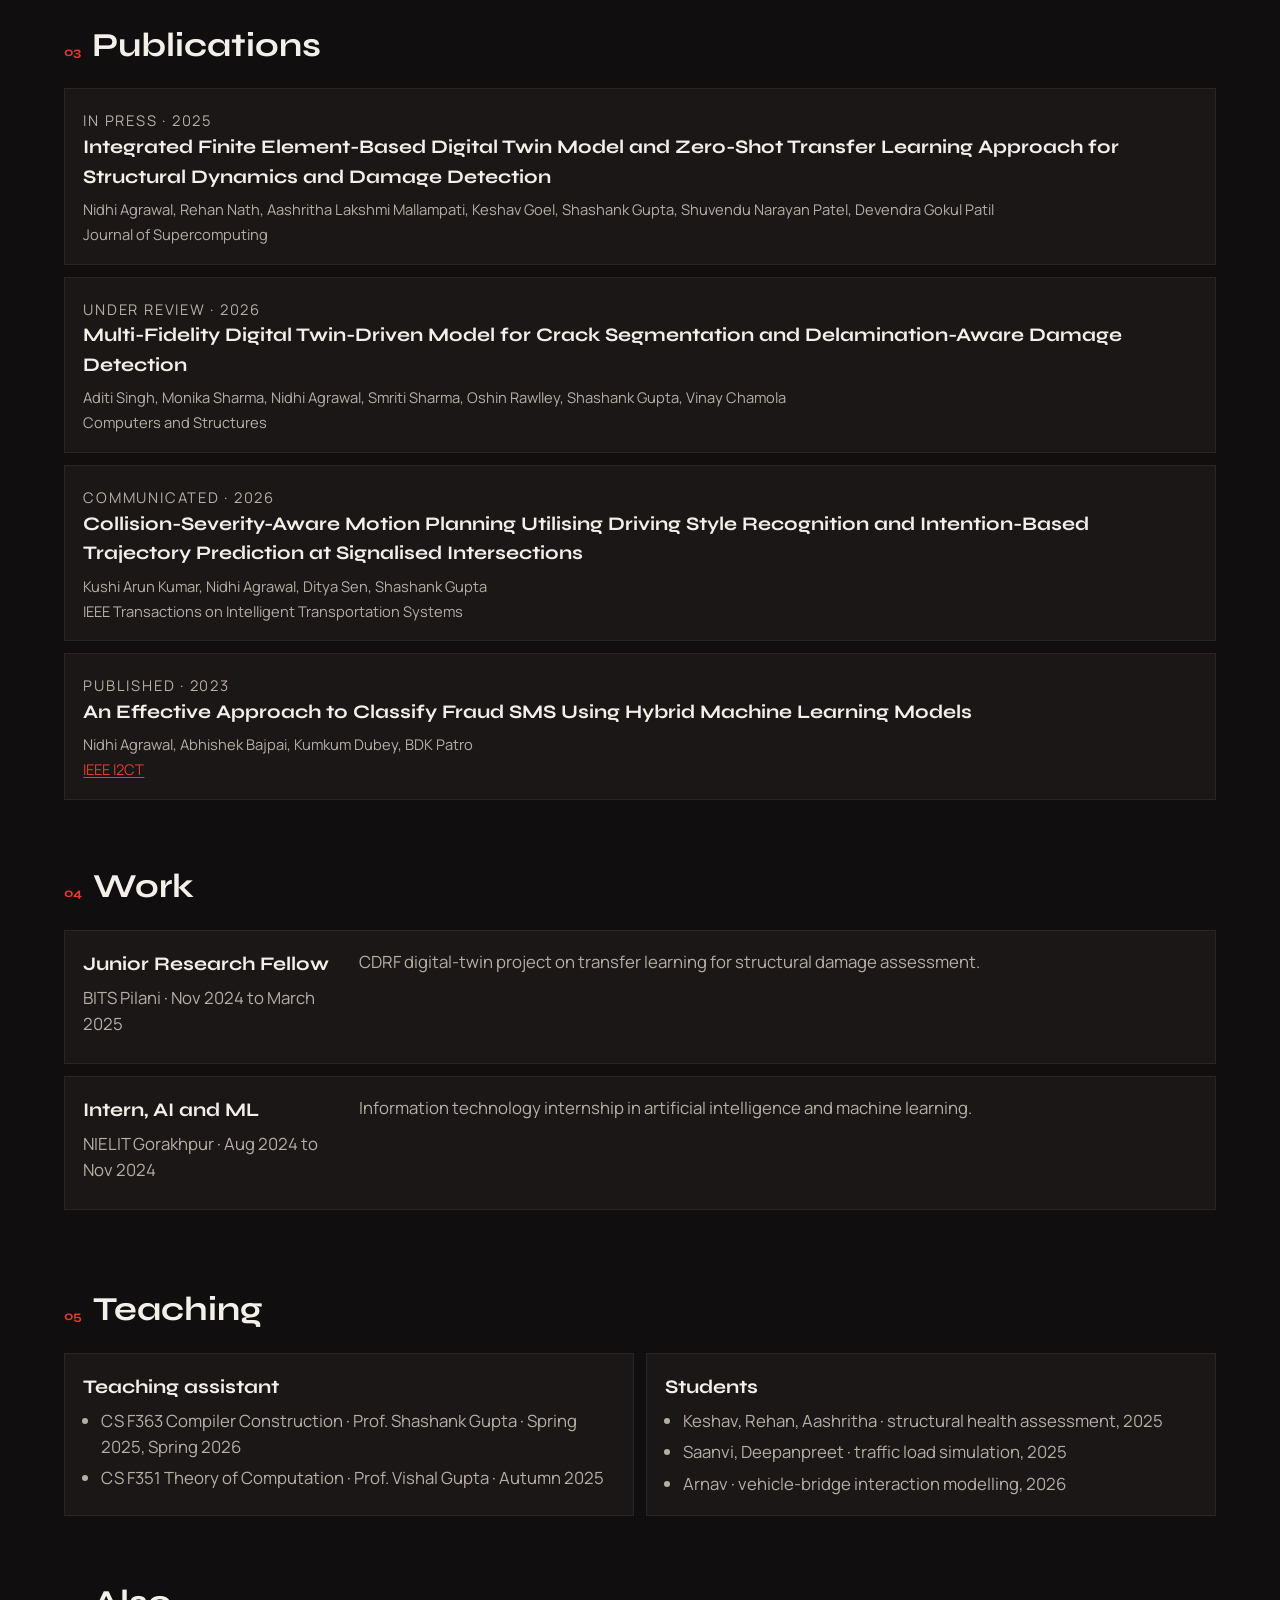
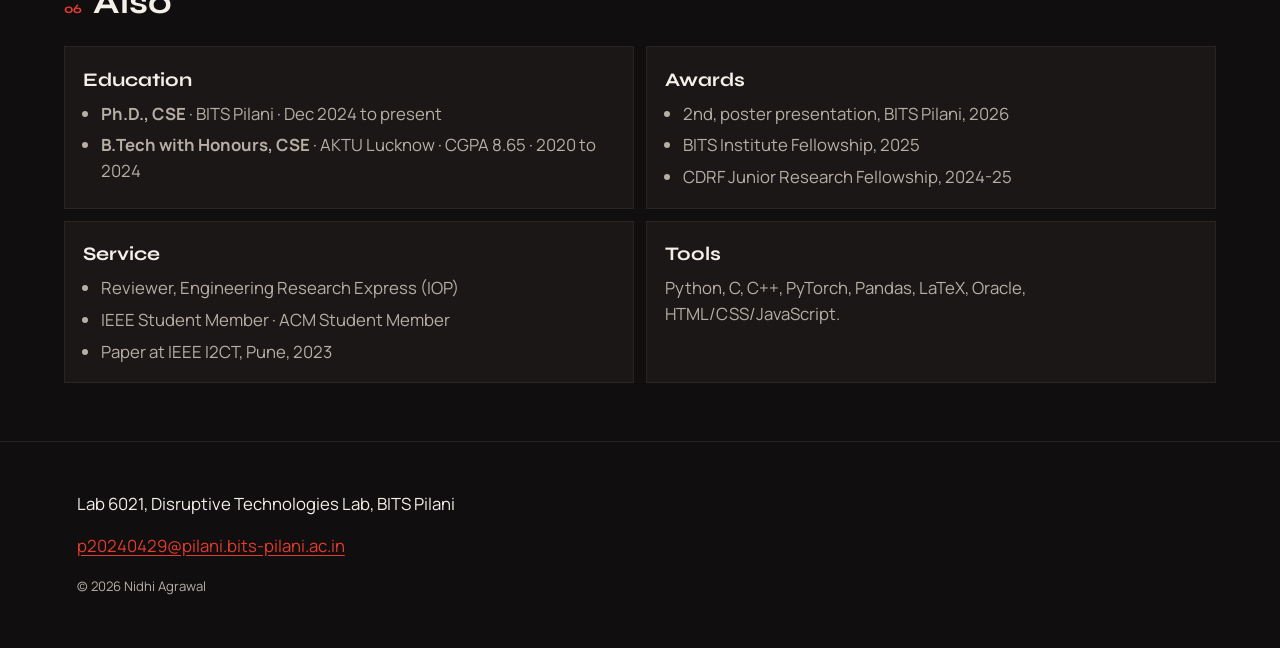
==== commit e23abffd: "Stop stretching the portrait and make it a bit shorter. Co-authored-by: Cursor <cursoragent@cursor.c" ====
--- a/index.html
+++ b/index.html
@@ -15,7 +15,7 @@
   <link rel="preconnect" href="https://fonts.googleapis.com">
   <link rel="preconnect" href="https://fonts.gstatic.com" crossorigin>
   <link href="https://fonts.googleapis.com/css2?family=Manrope:wght@400;500;600;700&family=Syne:wght@600;700;800&display=swap" rel="stylesheet">
-  <link rel="stylesheet" href="styles.css?v=2">
+  <link rel="stylesheet" href="styles.css?v=3">
 </head>
 <body>
   <a class="skip" href="#main">Skip to content</a>
@@ -54,7 +54,7 @@
       </div>
       <figure class="hero-photo reveal">
         <span class="photo-ring"></span>
-        <img src="assets/nidhi.jpg" alt="Nidhi Agrawal" width="1400" height="1400">
+        <img src="assets/nidhi.jpg" alt="Nidhi Agrawal" width="1363" height="1400">
       </figure>
     </section>
 
--- a/styles.css
+++ b/styles.css
@@ -211,13 +211,15 @@
 }
 
 .hero-photo {
-  margin: 0;
+  margin: 0 auto;
   position: relative;
+  width: min(20rem, 100%);
+  justify-self: end;
 }
 
 .photo-ring {
   position: absolute;
-  inset: -14px;
+  inset: -12px;
   border: 1px solid var(--red);
   animation: pulse 3.2s ease-in-out infinite;
 }
@@ -228,11 +230,12 @@
 }
 
 .hero-photo img {
+  display: block;
   width: 100%;
-  aspect-ratio: 4 / 5;
-  object-fit: cover;
-  object-position: 50% 18%;
-  filter: saturate(0.92) contrast(1.04);
+  height: auto;
+  max-height: 24rem;
+  object-fit: contain;
+  object-position: center top;
   animation: photoIn 1s ease both;
 }
 
@@ -430,7 +433,7 @@
     min-height: 0;
   }
   .hero { gap: 1.6rem; padding-top: 1.4rem; }
-  .hero-photo { max-width: 20rem; }
+  .hero-photo { max-width: 16.5rem; justify-self: start; }
 }
 
 @media (prefers-reduced-motion: reduce) {
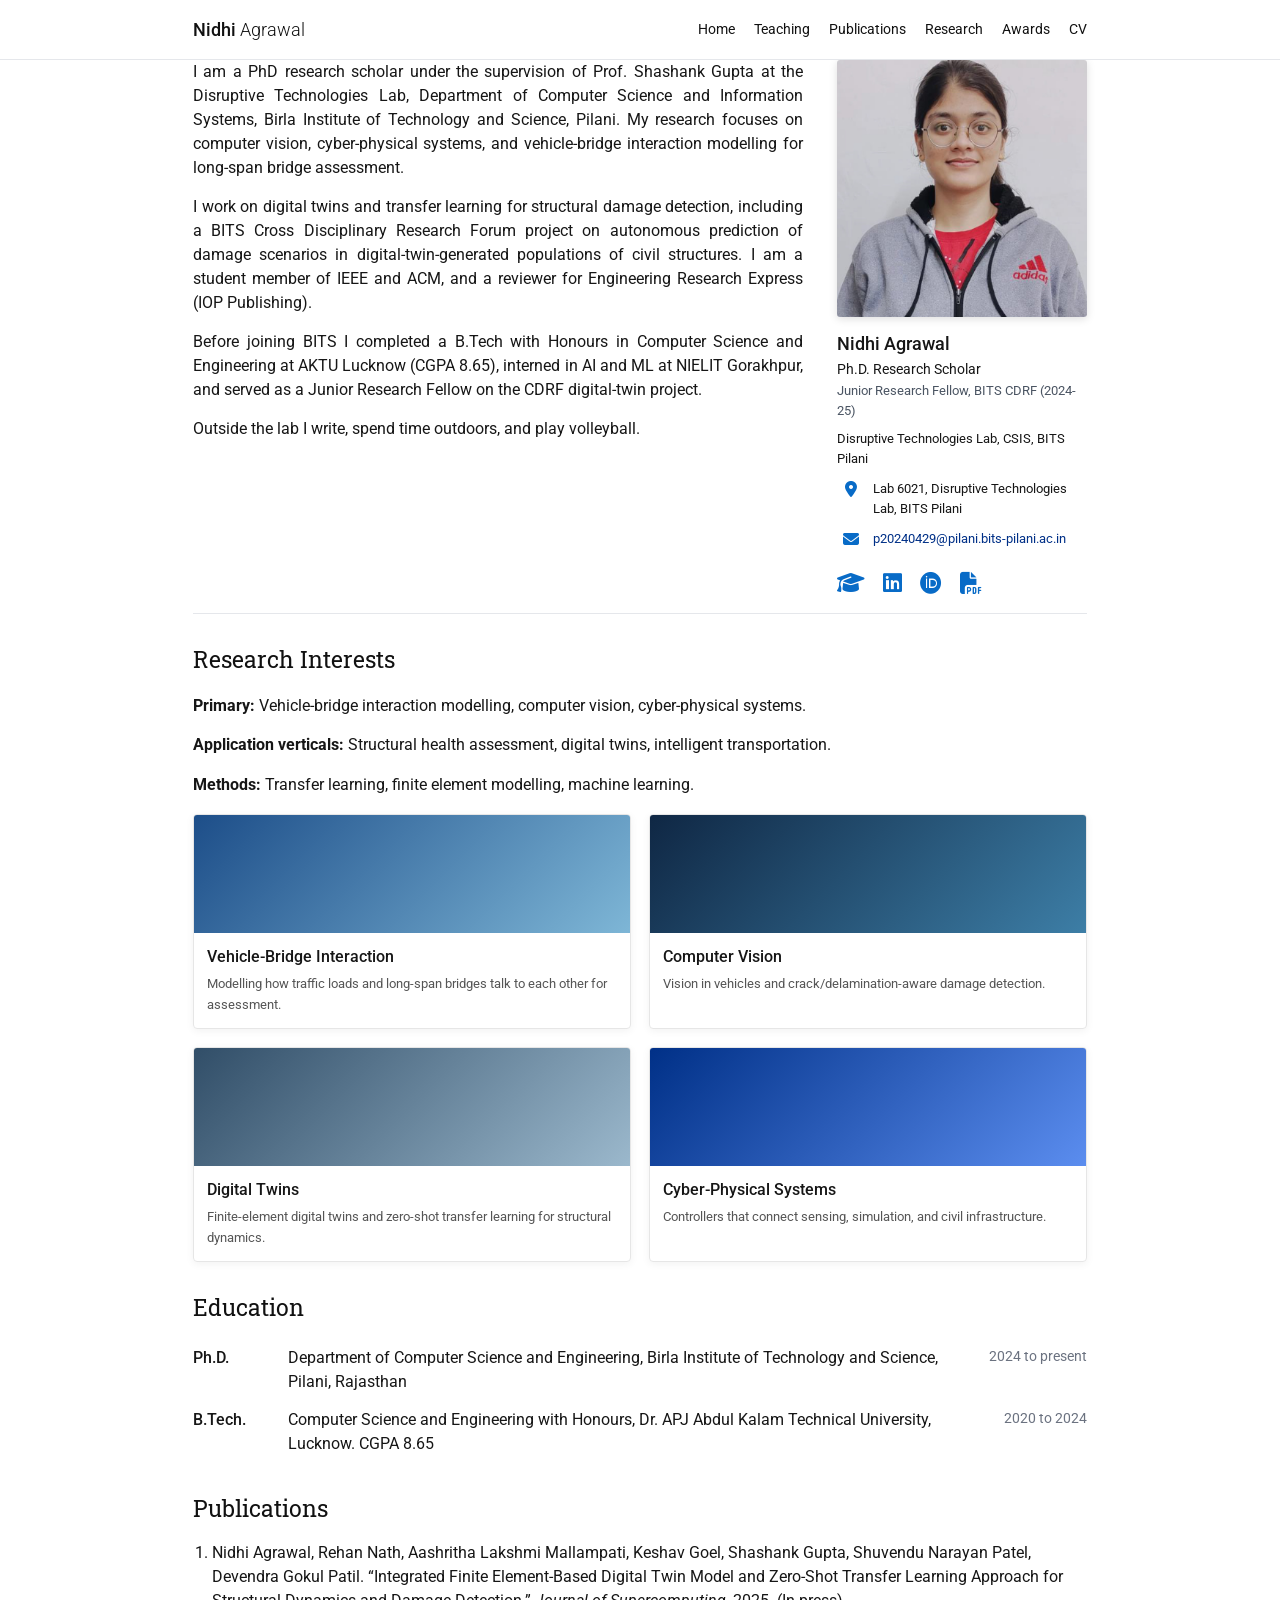
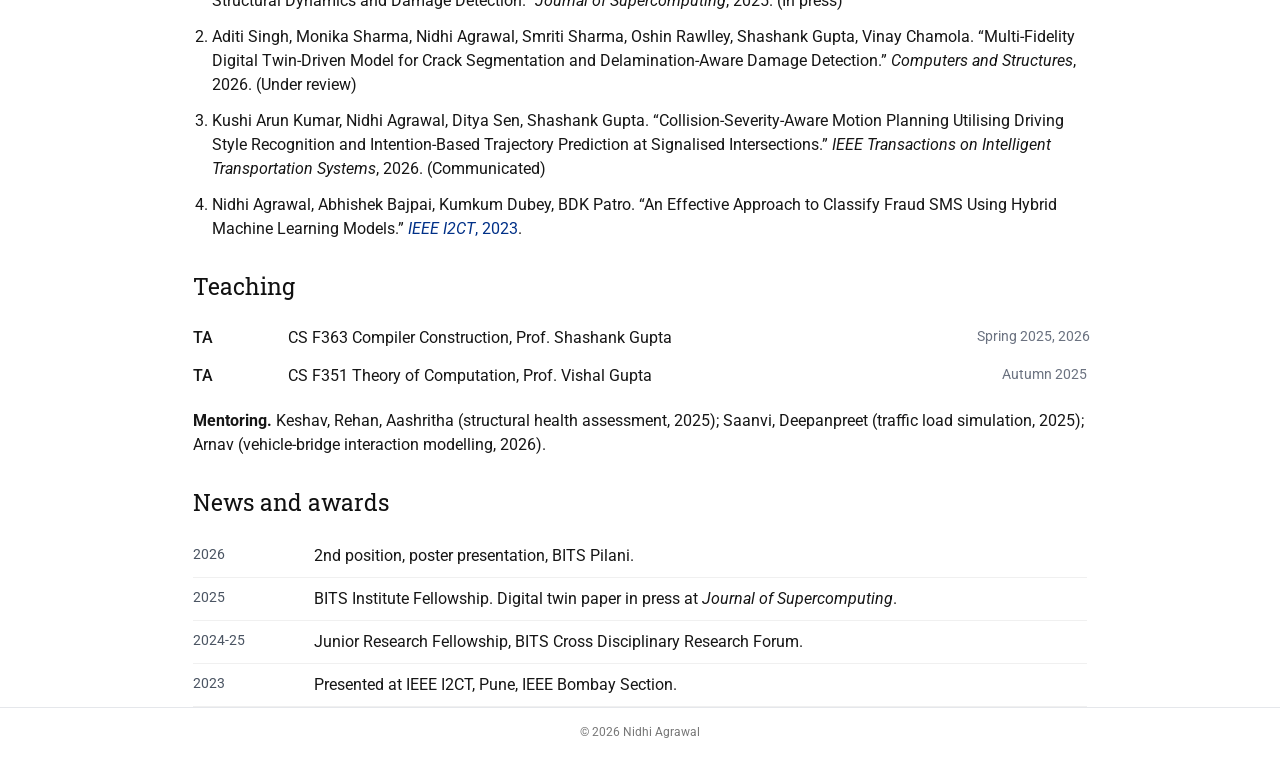
==== commit d043c0eb: "Restyle the site as a faculty academic page in the same vein as Oshin Rawlley. Co-authored-by: Curso" ====
--- a/index.html
+++ b/index.html
@@ -3,211 +3,218 @@
 <head>
   <meta charset="utf-8">
   <meta name="viewport" content="width=device-width, initial-scale=1">
-  <title>Nidhi Agrawal | Computer Vision, CPS, and Bridge Assessment</title>
-  <meta name="description" content="Nidhi Agrawal is a PhD research scholar at BITS Pilani working on computer vision, cyber-physical systems, and vehicle-bridge interaction modelling for long-span bridges.">
+  <title>Nidhi Agrawal</title>
+  <meta name="description" content="Nidhi Agrawal is a PhD research scholar at BITS Pilani working on computer vision, cyber-physical systems, and vehicle-bridge interaction modelling.">
   <link rel="canonical" href="https://skcpda.github.io/nidhi-agrawal/">
   <link rel="icon" href="favicon.svg" type="image/svg+xml">
-  <meta name="theme-color" content="#100e0e">
-  <meta property="og:title" content="Nidhi Agrawal | Computer Vision, CPS, and Bridge Assessment">
-  <meta property="og:description" content="PhD scholar at BITS Pilani. Digital twins, structural health, and vehicle-bridge interaction.">
-  <meta property="og:url" content="https://skcpda.github.io/nidhi-agrawal/">
+  <meta property="og:title" content="Nidhi Agrawal">
   <meta property="og:image" content="https://skcpda.github.io/nidhi-agrawal/assets/nidhi.jpg">
   <link rel="preconnect" href="https://fonts.googleapis.com">
   <link rel="preconnect" href="https://fonts.gstatic.com" crossorigin>
-  <link href="https://fonts.googleapis.com/css2?family=Manrope:wght@400;500;600;700&family=Syne:wght@600;700;800&display=swap" rel="stylesheet">
-  <link rel="stylesheet" href="styles.css?v=3">
+  <link href="https://fonts.googleapis.com/css2?family=Roboto:wght@300;400;500;700&family=Roboto+Slab:wght@300;400;500&display=swap" rel="stylesheet">
+  <link href="https://cdnjs.cloudflare.com/ajax/libs/font-awesome/6.7.2/css/all.min.css" rel="stylesheet">
+  <link rel="stylesheet" href="styles.css?v=4">
 </head>
 <body>
-  <a class="skip" href="#main">Skip to content</a>
-  <div class="orb orb-a" aria-hidden="true"></div>
-  <div class="orb orb-b" aria-hidden="true"></div>
-
-  <header class="top">
-    <a class="logo" href="#top">Nidhi Agrawal</a>
-    <button class="nav-toggle" type="button" aria-expanded="false" aria-controls="site-nav">Menu</button>
-    <nav id="site-nav" class="nav" aria-label="Primary">
-      <a href="#about">About</a>
+  <nav>
+    <div class="container nav-inner">
+      <a class="brand" href="#home"><b>Nidhi</b> <span>Agrawal</span></a>
+      <div class="links">
+        <a href="#home">Home</a>
+        <a href="#teaching">Teaching</a>
+        <a href="#publications">Publications</a>
+        <a href="#research">Research</a>
+        <a href="#awards">Awards</a>
+        <a href="assets/Nidhi_Agrawal_CV.pdf">CV</a>
+      </div>
+      <button class="menu-btn" type="button" aria-expanded="false" aria-controls="mobile">☰</button>
+    </div>
+  </nav>
+  <div class="mobile-links" id="mobile">
+    <div class="mobile-links-inner">
+      <a href="#home">Home</a>
+      <a href="#teaching">Teaching</a>
+      <a href="#publications">Publications</a>
       <a href="#research">Research</a>
-      <a href="#publications">Papers</a>
-      <a href="#experience">Work</a>
-      <a href="#teaching">Teaching</a>
-      <a class="nav-cv" href="assets/Nidhi_Agrawal_CV.pdf">CV</a>
-    </nav>
-  </header>
-
-  <main id="main">
-    <section class="hero" id="top">
-      <div class="hero-copy reveal">
-        <p class="kicker">PhD scholar · BITS Pilani</p>
-        <h1>I teach machines to notice when a bridge is tired.</h1>
-        <p class="lede">
-          Computer vision, cyber-physical systems, and vehicle-bridge interaction
-          for long-span assessment. Disruptive Technologies Lab, CSIS, with Prof. Shashank Gupta.
-        </p>
-        <p class="links">
-          <a class="btn" href="mailto:p20240429@pilani.bits-pilani.ac.in">Email</a>
-          <a class="btn ghost" href="assets/Nidhi_Agrawal_CV.pdf">CV</a>
-          <a href="https://scholar.google.com/citations?user=HJzKqeQAAAAJ">Scholar</a>
-          <a href="https://www.linkedin.com/in/nidhi-agrawal-b269b3217/">LinkedIn</a>
-          <a href="https://orcid.org/0009-0005-8396-6947">ORCID</a>
-        </p>
-      </div>
-      <figure class="hero-photo reveal">
-        <span class="photo-ring"></span>
-        <img src="assets/nidhi.jpg" alt="Nidhi Agrawal" width="1363" height="1400">
-      </figure>
-    </section>
-
-    <div class="marquee" aria-hidden="true">
-      <div class="marquee-track">
-        <span>Digital twins</span><span>Computer vision</span><span>Vehicle-bridge interaction</span><span>Structural health</span><span>Cyber-physical systems</span><span>Transfer learning</span>
-        <span>Digital twins</span><span>Computer vision</span><span>Vehicle-bridge interaction</span><span>Structural health</span><span>Cyber-physical systems</span><span>Transfer learning</span>
-      </div>
+      <a href="#awards">Awards</a>
+      <a href="assets/Nidhi_Agrawal_CV.pdf">CV</a>
     </div>
-
-    <section class="block" id="about">
-      <h2 class="reveal"><span>01</span> About</h2>
-      <div class="split reveal">
-        <p>
-          My research sits where civil infrastructure meets computer vision.
-          I build models that read how vehicles and bridges talk to each other,
-          then use that signal for damage detection on long-span structures.
-        </p>
-        <p>
-          Before the PhD I completed a B.Tech with Honours in Computer Science
-          at AKTU Lucknow (CGPA 8.65), interned in AI and ML at NIELIT Gorakhpur,
-          and spent a term as a Junior Research Fellow on a BITS CDRF digital-twin project.
-        </p>
-      </div>
-      <p class="aside reveal">Outside the lab I write, spend time outdoors, and play volleyball.</p>
-    </section>
-
-    <section class="block" id="research">
-      <h2 class="reveal"><span>02</span> Research</h2>
-      <p class="dek reveal">
-        Interests: vehicle-bridge interaction modelling, computer vision in vehicles,
-        machine learning, and cyber-physical systems.
-      </p>
-      <article class="card reveal">
-        <p class="tag">BITS CDRF · 30 lakh · completed</p>
-        <h3>Smart structural damage assessment for digital-twin populations</h3>
-        <p>
-          Transfer-learning controller for autonomous prediction of damage scenarios
-          in a digital-twin-generated population of civil structures.
-          Role: Junior Research Fellow. PI: Prof. Shashank Gupta.
-          Co-PIs: Prof. S.N. Patel (Civil) and Prof. Devendra Gokul Patil (Mechanical).
-        </p>
-      </article>
-    </section>
-
-    <section class="block" id="publications">
-      <h2 class="reveal"><span>03</span> Publications</h2>
+  </div>
+
+  <main class="container" id="home">
+    <section class="intro-section">
+      <div class="bio">
+        <p>
+          I am a PhD research scholar under the supervision of Prof. Shashank Gupta
+          at the Disruptive Technologies Lab, Department of Computer Science and
+          Information Systems, Birla Institute of Technology and Science, Pilani.
+          My research focuses on computer vision, cyber-physical systems, and
+          vehicle-bridge interaction modelling for long-span bridge assessment.
+        </p>
+        <p>
+          I work on digital twins and transfer learning for structural damage
+          detection, including a BITS Cross Disciplinary Research Forum project on
+          autonomous prediction of damage scenarios in digital-twin-generated
+          populations of civil structures. I am a student member of IEEE and ACM,
+          and a reviewer for Engineering Research Express (IOP Publishing).
+        </p>
+        <p>
+          Before joining BITS I completed a B.Tech with Honours in Computer Science
+          and Engineering at AKTU Lucknow (CGPA 8.65), interned in AI and ML at
+          NIELIT Gorakhpur, and served as a Junior Research Fellow on the CDRF
+          digital-twin project.
+        </p>
+        <p>
+          Outside the lab I write, spend time outdoors, and play volleyball.
+        </p>
+      </div>
+
+      <aside class="profile">
+        <img class="profile-photo" src="assets/nidhi.jpg" alt="Nidhi Agrawal" width="1363" height="1400">
+        <h3>Nidhi Agrawal</h3>
+        <p class="role">Ph.D. Research Scholar</p>
+        <p class="fellowship-award">Junior Research Fellow, BITS CDRF (2024-25)</p>
+        <p class="affiliation">Disruptive Technologies Lab, CSIS, BITS Pilani</p>
+        <div class="contact-info">
+          <div class="contact-row">
+            <i class="fa-solid fa-location-dot" aria-hidden="true"></i>
+            <span>Lab 6021, Disruptive Technologies Lab, BITS Pilani</span>
+          </div>
+          <div class="contact-row">
+            <i class="fa-solid fa-envelope" aria-hidden="true"></i>
+            <span><a href="mailto:p20240429@pilani.bits-pilani.ac.in">p20240429@pilani.bits-pilani.ac.in</a></span>
+          </div>
+        </div>
+        <div class="academic-icons">
+          <a href="https://scholar.google.com/citations?user=HJzKqeQAAAAJ" aria-label="Google Scholar"><i class="fa-solid fa-graduation-cap"></i></a>
+          <a href="https://www.linkedin.com/in/nidhi-agrawal-b269b3217/" aria-label="LinkedIn"><i class="fa-brands fa-linkedin"></i></a>
+          <a href="https://orcid.org/0009-0005-8396-6947" aria-label="ORCID"><i class="fa-brands fa-orcid"></i></a>
+          <a href="assets/Nidhi_Agrawal_CV.pdf" aria-label="CV"><i class="fa-solid fa-file-pdf"></i></a>
+        </div>
+      </aside>
+    </section>
+    <hr class="intro-divider">
+
+    <section class="content-section" id="research">
+      <h2>Research Interests</h2>
+      <p><strong>Primary:</strong> Vehicle-bridge interaction modelling, computer vision, cyber-physical systems.</p>
+      <p><strong>Application verticals:</strong> Structural health assessment, digital twins, intelligent transportation.</p>
+      <p><strong>Methods:</strong> Transfer learning, finite element modelling, machine learning.</p>
+      <div class="research-grid">
+        <article class="research-card">
+          <div class="card-art art-bridge"></div>
+          <div class="research-card-body">
+            <h3>Vehicle-Bridge Interaction</h3>
+            <p>Modelling how traffic loads and long-span bridges talk to each other for assessment.</p>
+          </div>
+        </article>
+        <article class="research-card">
+          <div class="card-art art-vision"></div>
+          <div class="research-card-body">
+            <h3>Computer Vision</h3>
+            <p>Vision in vehicles and crack/delamination-aware damage detection.</p>
+          </div>
+        </article>
+        <article class="research-card">
+          <div class="card-art art-twin"></div>
+          <div class="research-card-body">
+            <h3>Digital Twins</h3>
+            <p>Finite-element digital twins and zero-shot transfer learning for structural dynamics.</p>
+          </div>
+        </article>
+        <article class="research-card">
+          <div class="card-art art-cps"></div>
+          <div class="research-card-body">
+            <h3>Cyber-Physical Systems</h3>
+            <p>Controllers that connect sensing, simulation, and civil infrastructure.</p>
+          </div>
+        </article>
+      </div>
+    </section>
+
+    <section class="content-section" id="education">
+      <h2>Education</h2>
+      <div class="education-list">
+        <div class="edu">
+          <div class="deg">Ph.D.</div>
+          <div>Department of Computer Science and Engineering, Birla Institute of Technology and Science, Pilani, Rajasthan</div>
+          <div class="yr">2024 to present</div>
+        </div>
+        <div class="edu">
+          <div class="deg">B.Tech.</div>
+          <div>Computer Science and Engineering with Honours, Dr. APJ Abdul Kalam Technical University, Lucknow. CGPA 8.65</div>
+          <div class="yr">2020 to 2024</div>
+        </div>
+      </div>
+    </section>
+
+    <section class="content-section" id="publications">
+      <h2>Publications</h2>
       <ol class="pubs">
-        <li class="reveal">
-          <p class="tag">In press · 2025</p>
-          <h3>Integrated Finite Element-Based Digital Twin Model and Zero-Shot Transfer Learning Approach for Structural Dynamics and Damage Detection</h3>
-          <p>Nidhi Agrawal, Rehan Nath, Aashritha Lakshmi Mallampati, Keshav Goel, Shashank Gupta, Shuvendu Narayan Patel, Devendra Gokul Patil</p>
-          <p class="venue">Journal of Supercomputing</p>
-        </li>
-        <li class="reveal">
-          <p class="tag">Under review · 2026</p>
-          <h3>Multi-Fidelity Digital Twin-Driven Model for Crack Segmentation and Delamination-Aware Damage Detection</h3>
-          <p>Aditi Singh, Monika Sharma, Nidhi Agrawal, Smriti Sharma, Oshin Rawlley, Shashank Gupta, Vinay Chamola</p>
-          <p class="venue">Computers and Structures</p>
-        </li>
-        <li class="reveal">
-          <p class="tag">Communicated · 2026</p>
-          <h3>Collision-Severity-Aware Motion Planning Utilising Driving Style Recognition and Intention-Based Trajectory Prediction at Signalised Intersections</h3>
-          <p>Kushi Arun Kumar, Nidhi Agrawal, Ditya Sen, Shashank Gupta</p>
-          <p class="venue">IEEE Transactions on Intelligent Transportation Systems</p>
-        </li>
-        <li class="reveal">
-          <p class="tag">Published · 2023</p>
-          <h3>An Effective Approach to Classify Fraud SMS Using Hybrid Machine Learning Models</h3>
-          <p>Nidhi Agrawal, Abhishek Bajpai, Kumkum Dubey, BDK Patro</p>
-          <p class="venue"><a href="https://ieeexplore.ieee.org/document/10126300">IEEE I2CT</a></p>
+        <li>
+          Nidhi Agrawal, Rehan Nath, Aashritha Lakshmi Mallampati, Keshav Goel, Shashank Gupta, Shuvendu Narayan Patel, Devendra Gokul Patil.
+          “Integrated Finite Element-Based Digital Twin Model and Zero-Shot Transfer Learning Approach for Structural Dynamics and Damage Detection.”
+          <em>Journal of Supercomputing</em>, 2025. (In press)
+        </li>
+        <li>
+          Aditi Singh, Monika Sharma, Nidhi Agrawal, Smriti Sharma, Oshin Rawlley, Shashank Gupta, Vinay Chamola.
+          “Multi-Fidelity Digital Twin-Driven Model for Crack Segmentation and Delamination-Aware Damage Detection.”
+          <em>Computers and Structures</em>, 2026. (Under review)
+        </li>
+        <li>
+          Kushi Arun Kumar, Nidhi Agrawal, Ditya Sen, Shashank Gupta.
+          “Collision-Severity-Aware Motion Planning Utilising Driving Style Recognition and Intention-Based Trajectory Prediction at Signalised Intersections.”
+          <em>IEEE Transactions on Intelligent Transportation Systems</em>, 2026. (Communicated)
+        </li>
+        <li>
+          Nidhi Agrawal, Abhishek Bajpai, Kumkum Dubey, BDK Patro.
+          “An Effective Approach to Classify Fraud SMS Using Hybrid Machine Learning Models.”
+          <a href="https://ieeexplore.ieee.org/document/10126300"><em>IEEE I2CT</em>, 2023</a>.
         </li>
       </ol>
     </section>
 
-    <section class="block" id="experience">
-      <h2 class="reveal"><span>04</span> Work</h2>
-      <article class="job reveal">
-        <div>
-          <h3>Junior Research Fellow</h3>
-          <p>BITS Pilani · Nov 2024 to March 2025</p>
-        </div>
-        <p>CDRF digital-twin project on transfer learning for structural damage assessment.</p>
-      </article>
-      <article class="job reveal">
-        <div>
-          <h3>Intern, AI and ML</h3>
-          <p>NIELIT Gorakhpur · Aug 2024 to Nov 2024</p>
-        </div>
-        <p>Information technology internship in artificial intelligence and machine learning.</p>
-      </article>
-    </section>
-
-    <section class="block" id="teaching">
-      <h2 class="reveal"><span>05</span> Teaching</h2>
-      <div class="grid">
-        <article class="card reveal">
-          <h3>Teaching assistant</h3>
-          <ul>
-            <li>CS F363 Compiler Construction · Prof. Shashank Gupta · Spring 2025, Spring 2026</li>
-            <li>CS F351 Theory of Computation · Prof. Vishal Gupta · Autumn 2025</li>
-          </ul>
-        </article>
-        <article class="card reveal">
-          <h3>Students</h3>
-          <ul>
-            <li>Keshav, Rehan, Aashritha · structural health assessment, 2025</li>
-            <li>Saanvi, Deepanpreet · traffic load simulation, 2025</li>
-            <li>Arnav · vehicle-bridge interaction modelling, 2026</li>
-          </ul>
-        </article>
-      </div>
-    </section>
-
-    <section class="block" id="more">
-      <h2 class="reveal"><span>06</span> Also</h2>
-      <div class="grid">
-        <article class="card reveal">
-          <h3>Education</h3>
-          <ul>
-            <li><strong>Ph.D., CSE</strong> · BITS Pilani · Dec 2024 to present</li>
-            <li><strong>B.Tech with Honours, CSE</strong> · AKTU Lucknow · CGPA 8.65 · 2020 to 2024</li>
-          </ul>
-        </article>
-        <article class="card reveal">
-          <h3>Awards</h3>
-          <ul>
-            <li>2nd, poster presentation, BITS Pilani, 2026</li>
-            <li>BITS Institute Fellowship, 2025</li>
-            <li>CDRF Junior Research Fellowship, 2024-25</li>
-          </ul>
-        </article>
-        <article class="card reveal">
-          <h3>Service</h3>
-          <ul>
-            <li>Reviewer, Engineering Research Express (IOP)</li>
-            <li>IEEE Student Member · ACM Student Member</li>
-            <li>Paper at IEEE I2CT, Pune, 2023</li>
-          </ul>
-        </article>
-        <article class="card reveal">
-          <h3>Tools</h3>
-          <p>Python, C, C++, PyTorch, Pandas, LaTeX, Oracle, HTML/CSS/JavaScript.</p>
-        </article>
+    <section class="content-section" id="teaching">
+      <h2>Teaching</h2>
+      <div class="edu">
+        <div class="deg">TA</div>
+        <div>CS F363 Compiler Construction, Prof. Shashank Gupta</div>
+        <div class="yr">Spring 2025, 2026</div>
+      </div>
+      <div class="edu">
+        <div class="deg">TA</div>
+        <div>CS F351 Theory of Computation, Prof. Vishal Gupta</div>
+        <div class="yr">Autumn 2025</div>
+      </div>
+      <p style="margin-top:14px"><strong>Mentoring.</strong> Keshav, Rehan, Aashritha (structural health assessment, 2025); Saanvi, Deepanpreet (traffic load simulation, 2025); Arnav (vehicle-bridge interaction modelling, 2026).</p>
+    </section>
+
+    <section class="content-section" id="awards">
+      <h2>News and awards</h2>
+      <div class="news">
+        <div class="news-item">
+          <div class="news-date">2026</div>
+          <div>2nd position, poster presentation, BITS Pilani.</div>
+        </div>
+        <div class="news-item">
+          <div class="news-date">2025</div>
+          <div>BITS Institute Fellowship. Digital twin paper in press at <em>Journal of Supercomputing</em>.</div>
+        </div>
+        <div class="news-item">
+          <div class="news-date">2024-25</div>
+          <div>Junior Research Fellowship, BITS Cross Disciplinary Research Forum.</div>
+        </div>
+        <div class="news-item">
+          <div class="news-date">2023</div>
+          <div>Presented at IEEE I2CT, Pune, IEEE Bombay Section.</div>
+        </div>
       </div>
     </section>
   </main>
 
-  <footer class="foot">
-    <p>Lab 6021, Disruptive Technologies Lab, BITS Pilani</p>
-    <p><a href="mailto:p20240429@pilani.bits-pilani.ac.in">p20240429@pilani.bits-pilani.ac.in</a></p>
-    <p class="fine">© <span id="year">2026</span> Nidhi Agrawal</p>
+  <footer>
+    <div class="container">© <span id="year">2026</span> Nidhi Agrawal</div>
   </footer>
-  <script src="script.js?v=2"></script>
+  <script src="script.js?v=4"></script>
 </body>
 </html>
--- a/styles.css
+++ b/styles.css
@@ -1,445 +1,304 @@
 :root {
-  --bg: #100e0e;
-  --ink: #f4efe9;
-  --muted: #b7aea6;
-  --red: #e23c2f;
-  --line: #2a2422;
-  --card: #1a1716;
-  --display: "Syne", sans-serif;
-  --sans: "Manrope", sans-serif;
-}
-
-*,
-*::before,
-*::after {
-  box-sizing: border-box;
-}
-
-html {
-  scroll-behavior: smooth;
-}
+  --blue: #003087;
+  --icon-blue: #086bc7;
+  --text: #161616;
+  --muted: #6b7280;
+  --line: #e5e7eb;
+  --max: 930px;
+}
+
+* { box-sizing: border-box; }
+html { scroll-behavior: smooth; }
 
 body {
   margin: 0;
-  color: var(--ink);
-  background: var(--bg);
-  font-family: var(--sans);
-  font-size: 1.05rem;
+  padding-top: 60px;
+  background: #fff;
+  color: var(--text);
+  font-family: "Roboto", Arial, sans-serif;
+  font-size: 15.5px;
   line-height: 1.55;
-  overflow-x: hidden;
-}
-
-a {
-  color: var(--red);
-  text-underline-offset: 0.16em;
-}
-
-.skip {
-  position: absolute;
-  left: 1rem;
-  top: -4rem;
-  background: var(--red);
-  color: #fff;
-  padding: 0.5rem 0.75rem;
-}
-
-.skip:focus {
-  top: 1rem;
-}
-
-.orb {
+  -webkit-font-smoothing: antialiased;
+}
+
+a { color: var(--blue); text-decoration: none; }
+a:hover { text-decoration: underline; }
+
+.container {
+  width: 100%;
+  max-width: var(--max);
+  margin: 0 auto;
+  padding: 0 18px;
+}
+
+nav {
   position: fixed;
-  z-index: 0;
-  pointer-events: none;
-  filter: blur(50px);
-  opacity: 0.45;
-  animation: drift 14s ease-in-out infinite alternate;
-}
-
-.orb-a {
-  width: 280px;
-  height: 280px;
-  top: -40px;
-  right: 12%;
-  background: #e23c2f;
-}
-
-.orb-b {
-  width: 360px;
-  height: 360px;
-  bottom: 10%;
-  left: -80px;
-  background: #5a2a24;
-  animation-delay: -4s;
-}
-
-@keyframes drift {
-  from { transform: translate3d(0, 0, 0) scale(1); }
-  to { transform: translate3d(30px, 40px, 0) scale(1.12); }
-}
-
-.top {
-  position: sticky;
   top: 0;
-  z-index: 10;
+  left: 0;
+  right: 0;
+  z-index: 1000;
+  height: 60px;
+  background: rgba(255, 255, 255, 0.98);
+  border-bottom: 1px solid var(--line);
+}
+
+.nav-inner {
+  height: 60px;
   display: flex;
   align-items: center;
-  justify-content: space-between;
-  gap: 1rem;
-  padding: 0.85rem 6vw;
-  background: rgba(16, 14, 14, 0.86);
-  backdrop-filter: blur(12px);
+}
+
+.brand {
+  color: #111;
+  font-size: 18px;
+  white-space: nowrap;
+}
+
+.brand b { font-weight: 500; }
+.brand span { font-weight: 300; }
+
+.links {
+  margin-left: auto;
+  display: flex;
+  align-items: center;
+  gap: 19px;
+}
+
+.links a {
+  color: #111;
+  font-size: 14px;
+  white-space: nowrap;
+}
+
+.links a:hover {
+  color: var(--blue);
+  text-decoration: none;
+}
+
+.menu-btn {
+  display: none;
+  margin-left: auto;
+  padding: 4px;
+  border: 0;
+  background: none;
+  color: #111;
+  font-size: 23px;
+  cursor: pointer;
+}
+
+.mobile-links {
+  display: none;
+  position: fixed;
+  z-index: 999;
+  top: 60px;
+  left: 0;
+  right: 0;
+  background: #fff;
   border-bottom: 1px solid var(--line);
-}
-
-.logo {
-  color: var(--ink);
-  text-decoration: none;
-  font-family: var(--display);
-  font-weight: 700;
-  letter-spacing: -0.03em;
-}
-
-.nav {
+  padding: 12px 18px;
+}
+
+.mobile-links.is-open { display: block; }
+
+.mobile-links-inner {
+  max-width: 930px;
+  margin: auto;
+  display: grid;
+  gap: 8px;
+  text-align: right;
+}
+
+main {
+  padding-top: 12px;
+  padding-bottom: 56px;
+}
+
+.intro-section {
+  display: grid;
+  grid-template-columns: minmax(0, 1fr) 250px;
+  column-gap: 34px;
+  align-items: start;
+}
+
+.bio p {
+  margin: 0 0 15px;
+  text-align: justify;
+}
+
+.profile {
+  margin: 0;
   display: flex;
-  flex-wrap: wrap;
-  gap: 0.4rem 1.1rem;
-  font-size: 0.86rem;
-}
-
-.nav a {
-  color: var(--muted);
-  text-decoration: none;
-  position: relative;
-}
-
-.nav a::after {
-  content: "";
-  position: absolute;
-  left: 0;
-  bottom: -0.2rem;
-  width: 0;
-  height: 2px;
-  background: var(--red);
-  transition: width 220ms ease;
-}
-
-.nav a:hover {
-  color: var(--ink);
-}
-
-.nav a:hover::after {
-  width: 100%;
-}
-
-.nav-cv {
-  color: var(--ink) !important;
-  border: 1px solid var(--red);
-  padding: 0.2rem 0.6rem;
-}
-
-.nav-toggle {
-  display: none;
-  background: transparent;
-  color: var(--ink);
-  border: 1px solid var(--line);
-  padding: 0.35rem 0.65rem;
-  font: inherit;
-}
-
-main {
-  position: relative;
-  z-index: 1;
-  width: min(72rem, calc(100% - 8vw));
-  margin: 0 auto;
-}
-
-.hero {
-  display: grid;
-  grid-template-columns: 1.15fr 0.85fr;
-  gap: 3rem;
-  align-items: center;
-  min-height: calc(100vh - 4.2rem);
-  padding: 2.5rem 0 2rem;
-}
-
-.kicker {
-  margin: 0 0 0.8rem;
-  letter-spacing: 0.16em;
-  text-transform: uppercase;
-  font-size: 0.72rem;
-  color: var(--red);
-}
-
-h1 {
-  margin: 0 0 1rem;
-  font-family: var(--display);
-  font-size: clamp(2.2rem, 5.4vw, 4.4rem);
-  font-weight: 800;
-  line-height: 0.98;
-  letter-spacing: -0.045em;
-}
-
-.lede {
-  margin: 0 0 1.3rem;
-  color: var(--muted);
-  font-size: 1.08rem;
-  max-width: 36rem;
-}
-
-.links {
-  display: flex;
-  flex-wrap: wrap;
-  align-items: center;
-  gap: 0.7rem 1rem;
-  margin: 0;
-}
-
-.btn {
-  display: inline-flex;
-  text-decoration: none;
-  background: var(--red);
-  color: #fff;
-  padding: 0.65rem 1rem;
-  font-weight: 600;
-}
-
-.btn.ghost {
-  background: transparent;
-  color: var(--ink);
-  border: 1px solid var(--ink);
-}
-
-.hero-photo {
-  margin: 0 auto;
-  position: relative;
-  width: min(20rem, 100%);
-  justify-self: end;
-}
-
-.photo-ring {
-  position: absolute;
-  inset: -12px;
-  border: 1px solid var(--red);
-  animation: pulse 3.2s ease-in-out infinite;
-}
-
-@keyframes pulse {
-  0%, 100% { opacity: 0.35; transform: scale(1); }
-  50% { opacity: 0.9; transform: scale(1.015); }
-}
-
-.hero-photo img {
+  flex-direction: column;
+}
+
+.profile-photo {
   display: block;
   width: 100%;
   height: auto;
-  max-height: 24rem;
   object-fit: contain;
-  object-position: center top;
-  animation: photoIn 1s ease both;
-}
-
-@keyframes photoIn {
-  from { clip-path: inset(12% 12% 12% 12%); opacity: 0; }
-  to { clip-path: inset(0); opacity: 1; }
-}
-
-.marquee {
-  border-block: 1px solid var(--line);
+  border-radius: 3px;
+  box-shadow: 0 2px 9px rgba(0, 0, 0, 0.13);
+}
+
+.profile h3 {
+  margin: 13px 0 1px;
+  font-size: 18px;
+  font-weight: 500;
+}
+
+.role {
+  margin: 0;
+  font-size: 13.5px;
+}
+
+.fellowship-award {
+  margin: 1px 0 8px;
+  color: #4b5563;
+  font-size: 12.9px;
+}
+
+.affiliation {
+  margin: 0 0 10px;
+  font-size: 13px;
+}
+
+.contact-row {
+  display: grid;
+  grid-template-columns: 27px minmax(0, 1fr);
+  column-gap: 9px;
+  margin-bottom: 10px;
+  font-size: 13px;
+}
+
+.contact-row i {
+  color: var(--icon-blue);
+  font-size: 16px;
+  text-align: center;
+  margin-top: 2px;
+}
+
+.academic-icons {
+  margin-top: 8px;
+  display: flex;
+  gap: 18px;
+}
+
+.academic-icons a {
+  color: var(--icon-blue);
+  font-size: 22px;
+}
+
+.academic-icons a:hover {
+  color: var(--blue);
+  text-decoration: none;
+}
+
+.intro-divider {
+  border: 0;
+  border-top: 1px solid var(--line);
+  margin: 12px 0 0;
+}
+
+.content-section {
+  margin-top: 28px;
+  scroll-margin-top: 76px;
+}
+
+h2 {
+  margin: 0 0 14px;
+  color: #111;
+  font-size: 23px;
+  font-weight: 400;
+  font-family: "Roboto Slab", serif;
+}
+
+.research-grid {
+  display: grid;
+  grid-template-columns: repeat(2, minmax(0, 1fr));
+  gap: 18px;
+  margin-top: 17px;
+}
+
+.research-card {
+  border: 1px solid #e6e6e6;
+  border-radius: 4px;
   overflow: hidden;
-  margin: 0 -4vw 0.4rem;
-  padding: 0.85rem 0;
-}
-
-.marquee-track {
-  display: flex;
-  gap: 2.4rem;
-  width: max-content;
-  animation: scroll 28s linear infinite;
-  font-family: var(--display);
-  font-size: 1.15rem;
-  letter-spacing: -0.03em;
+  box-shadow: 0 2px 8px rgba(0, 0, 0, 0.055);
+}
+
+.card-art {
+  height: 118px;
+}
+
+.art-bridge { background: linear-gradient(135deg, #1d4e89, #7eb6d6); }
+.art-vision { background: linear-gradient(135deg, #0f2744, #3d7ea6); }
+.art-twin { background: linear-gradient(135deg, #314e68, #9bb8cc); }
+.art-cps { background: linear-gradient(135deg, #003087, #5b8def); }
+
+.research-card-body { padding: 12px 13px 13px; }
+.research-card h3 {
+  margin: 0 0 5px;
+  font-size: 16px;
+  font-weight: 500;
+}
+.research-card p {
+  margin: 0;
+  color: #555;
+  font-size: 13px;
+}
+
+.edu {
+  display: grid;
+  grid-template-columns: 82px minmax(0, 1fr) 110px;
+  column-gap: 13px;
+  padding: 7px 0;
+}
+
+.deg { font-weight: 500; }
+.yr {
   color: var(--muted);
-}
-
-.marquee-track span::after {
-  content: " / ";
-  color: var(--red);
-}
-
-@keyframes scroll {
-  from { transform: translateX(0); }
-  to { transform: translateX(-50%); }
-}
-
-.block {
-  padding: 3.2rem 0 0.6rem;
-  scroll-margin-top: 4.5rem;
-}
-
-h2 {
-  display: flex;
-  gap: 0.7rem;
-  align-items: baseline;
-  margin: 0 0 1.1rem;
-  font-family: var(--display);
-  font-size: clamp(1.6rem, 3vw, 2.1rem);
-}
-
-h2 span {
-  color: var(--red);
-  font-size: 0.8rem;
-}
-
-h3 {
-  margin: 0 0 0.4rem;
-  font-family: var(--display);
-  font-size: 1.2rem;
-}
-
-.split {
-  display: grid;
-  grid-template-columns: 1fr 1fr;
-  gap: 1.2rem 2rem;
-}
-
-.split p,
-.dek,
-.card p,
-.job p {
-  margin: 0 0 0.55rem;
-  color: var(--muted);
-}
-
-.aside {
-  margin: 1.1rem 0 0;
-  padding-left: 0.9rem;
-  border-left: 3px solid var(--red);
-  font-style: italic;
-}
-
-.card,
-.job,
-.pubs li {
-  background: var(--card);
-  border: 1px solid var(--line);
-  padding: 1.1rem 1.15rem;
-  transition: transform 220ms ease, border-color 220ms ease;
-}
-
-.card:hover,
-.job:hover,
-.pubs li:hover {
-  transform: translateY(-4px);
-  border-color: var(--red);
-}
-
-.tag {
-  margin: 0 0 0.4rem;
-  font-size: 0.7rem;
-  letter-spacing: 0.12em;
-  text-transform: uppercase;
-  color: var(--red);
+  font-size: 14px;
+  text-align: right;
+  white-space: nowrap;
 }
 
 .pubs {
-  list-style: none;
-  margin: 0;
-  padding: 0;
-  display: grid;
-  gap: 0.75rem;
-}
-
-.pubs p {
-  margin: 0.15rem 0 0;
-  color: var(--muted);
-  font-size: 0.92rem;
-}
-
-.job {
-  display: grid;
-  grid-template-columns: 16rem 1fr;
-  gap: 0.8rem 1.2rem;
-  margin-bottom: 0.75rem;
-}
-
-.grid {
-  display: grid;
-  grid-template-columns: 1fr 1fr;
-  gap: 0.75rem;
-}
-
-.card ul {
-  margin: 0;
-  padding-left: 1.1rem;
-  color: var(--muted);
-}
-
-.card li + li {
-  margin-top: 0.35rem;
-}
-
-.foot {
-  position: relative;
-  z-index: 1;
-  margin-top: 3rem;
-  padding: 2rem 6vw 2.4rem;
+  margin: 0;
+  padding-left: 1.2rem;
+}
+.pubs li { margin-bottom: 12px; }
+
+.news-item {
+  display: grid;
+  grid-template-columns: 105px minmax(0, 1fr);
+  column-gap: 16px;
+  padding: 9px 0;
+  border-bottom: 1px solid #f0f0f0;
+}
+
+.news-date {
+  color: #4b5563;
+  font-size: 13.5px;
+}
+
+footer {
   border-top: 1px solid var(--line);
-}
-
-.fine {
-  color: var(--muted);
-  font-size: 0.82rem;
-}
-
-.reveal {
-  opacity: 0;
-  transform: translateY(22px);
-}
-
-.hero .reveal {
-  animation: rise 0.7s ease forwards;
-}
-
-.hero-copy.reveal { animation-delay: 0.05s; }
-.hero-photo.reveal { animation-delay: 0.18s; }
-
-.reveal.in {
-  animation: rise 0.7s ease forwards;
-}
-
-@keyframes rise {
-  to { opacity: 1; transform: none; }
-}
-
-@media (max-width: 860px) {
-  .nav-toggle { display: block; }
-  .nav {
-    display: none;
-    position: absolute;
-    top: 3.4rem;
-    left: 0;
-    right: 0;
-    background: #1a1716;
-    flex-direction: column;
-    padding: 0.9rem 6vw 1.1rem;
-  }
-  .nav.is-open { display: flex; }
-  .hero,
-  .split,
-  .grid,
-  .job {
-    grid-template-columns: 1fr;
-    min-height: 0;
-  }
-  .hero { gap: 1.6rem; padding-top: 1.4rem; }
-  .hero-photo { max-width: 16.5rem; justify-self: start; }
+  padding: 15px 0 24px;
+  color: #777;
+  font-size: 12px;
+  text-align: center;
+}
+
+@media (max-width: 760px) {
+  .links { display: none; }
+  .menu-btn { display: block; }
+  .intro-section { display: flex; flex-direction: column; }
+  .profile { order: 1; margin-bottom: 24px; max-width: 280px; }
+  .bio { order: 2; }
+  .research-grid, .edu, .news-item { grid-template-columns: 1fr; }
+  .yr { text-align: left; }
 }
 
 @media (prefers-reduced-motion: reduce) {
   html { scroll-behavior: auto; }
-  .orb, .marquee-track, .photo-ring, .hero-photo img, .reveal {
-    animation: none !important;
-  }
-  .reveal { opacity: 1; transform: none; }
-}
+}
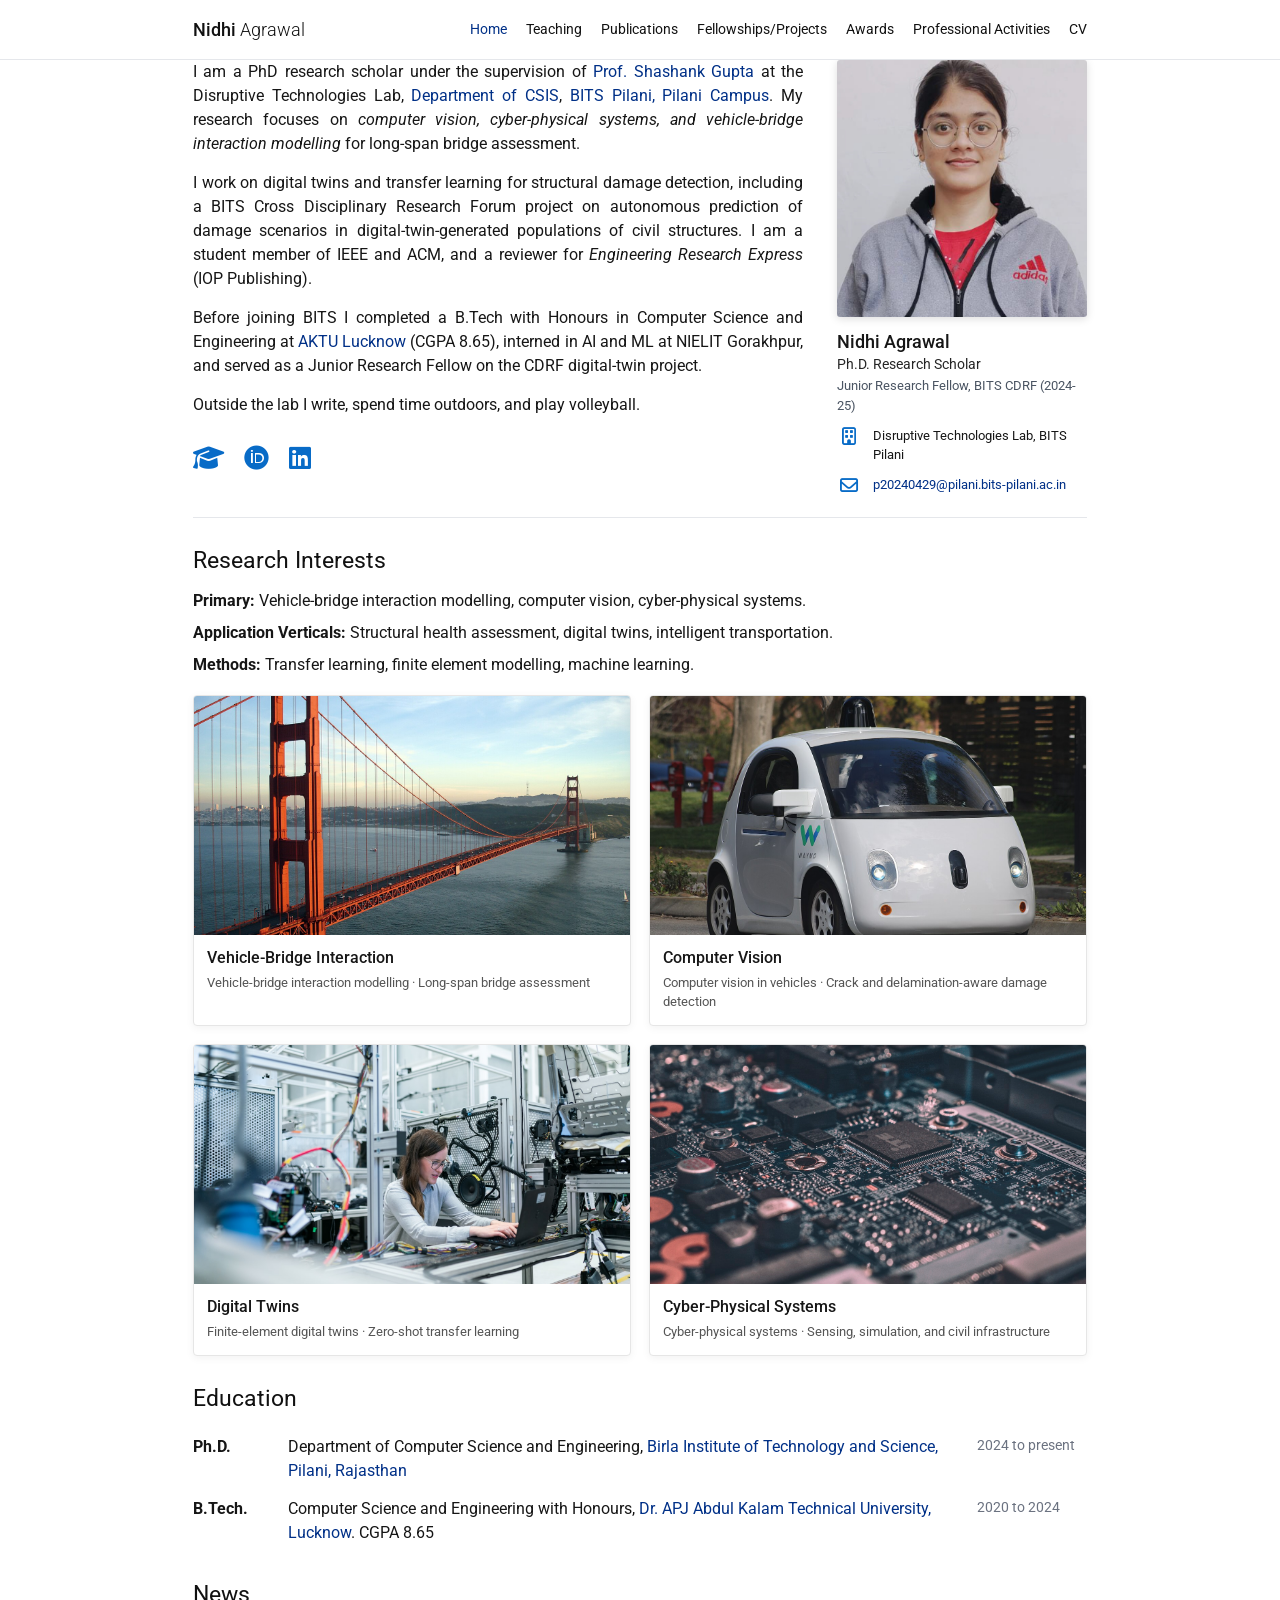
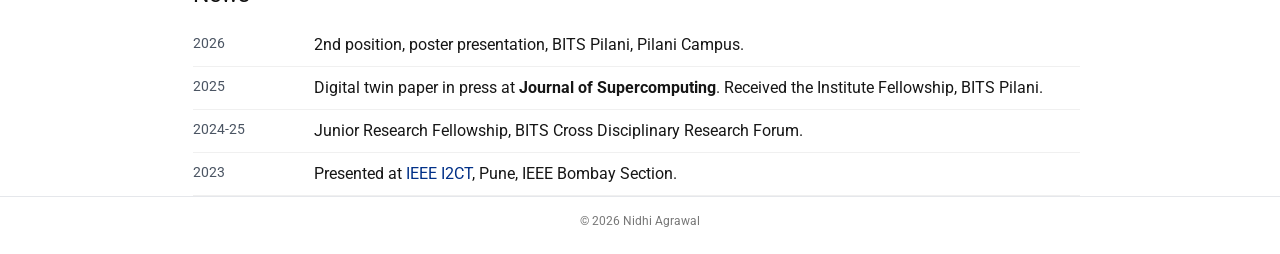
==== commit 80bc3676: "Split the academic site into separate pages matching the Oshin portfolio structure. Teaching, public" ====
--- a/index.html
+++ b/index.html
@@ -9,196 +9,156 @@
   <link rel="icon" href="favicon.svg" type="image/svg+xml">
   <meta property="og:title" content="Nidhi Agrawal">
   <meta property="og:image" content="https://skcpda.github.io/nidhi-agrawal/assets/nidhi.jpg">
+  
   <link rel="preconnect" href="https://fonts.googleapis.com">
   <link rel="preconnect" href="https://fonts.gstatic.com" crossorigin>
   <link href="https://fonts.googleapis.com/css2?family=Roboto:wght@300;400;500;700&family=Roboto+Slab:wght@300;400;500&display=swap" rel="stylesheet">
   <link href="https://cdnjs.cloudflare.com/ajax/libs/font-awesome/6.7.2/css/all.min.css" rel="stylesheet">
-  <link rel="stylesheet" href="styles.css?v=4">
+  <link rel="stylesheet" href="styles.css?v=5">
 </head>
 <body>
   <nav>
     <div class="container nav-inner">
-      <a class="brand" href="#home"><b>Nidhi</b> <span>Agrawal</span></a>
+      <a class="brand" href="index.html"><b>Nidhi</b><span> Agrawal</span></a>
       <div class="links">
-        <a href="#home">Home</a>
-        <a href="#teaching">Teaching</a>
-        <a href="#publications">Publications</a>
-        <a href="#research">Research</a>
-        <a href="#awards">Awards</a>
-        <a href="assets/Nidhi_Agrawal_CV.pdf">CV</a>
+        <a class="active" href="index.html">Home</a><a href="teaching.html">Teaching</a><a href="publication.html">Publications</a><a href="research-projects.html">Fellowships/Projects</a><a href="awards.html">Awards</a><a href="professional-activities.html">Professional Activities</a><a href="assets/Nidhi_Agrawal_CV.pdf" target="_blank">CV</a>
       </div>
-      <button class="menu-btn" type="button" aria-expanded="false" aria-controls="mobile">☰</button>
+      <button aria-label="Open navigation" class="menu-btn" onclick="toggleMobileMenu()">☰</button>
     </div>
   </nav>
-  <div class="mobile-links" id="mobile">
+  <div class="mobile-links" id="mobileLinks">
     <div class="mobile-links-inner">
-      <a href="#home">Home</a>
-      <a href="#teaching">Teaching</a>
-      <a href="#publications">Publications</a>
-      <a href="#research">Research</a>
-      <a href="#awards">Awards</a>
-      <a href="assets/Nidhi_Agrawal_CV.pdf">CV</a>
+      <a class="active" href="index.html">Home</a><a href="teaching.html">Teaching</a><a href="publication.html">Publications</a><a href="research-projects.html">Fellowships/Projects</a><a href="awards.html">Awards</a><a href="professional-activities.html">Professional Activities</a><a href="assets/Nidhi_Agrawal_CV.pdf" target="_blank">CV</a>
     </div>
   </div>
-
-  <main class="container" id="home">
-    <section class="intro-section">
+  <main class="container">
+    <div class="intro-section">
       <div class="bio">
         <p>
-          I am a PhD research scholar under the supervision of Prof. Shashank Gupta
-          at the Disruptive Technologies Lab, Department of Computer Science and
-          Information Systems, Birla Institute of Technology and Science, Pilani.
-          My research focuses on computer vision, cyber-physical systems, and
-          vehicle-bridge interaction modelling for long-span bridge assessment.
+          I am a PhD research scholar under the supervision of
+          <a href="https://www.bits-pilani.ac.in/pilani/shashank-gupta/" target="_blank">Prof. Shashank Gupta</a>
+          at the Disruptive Technologies Lab,
+          <a href="https://www.bits-pilani.ac.in/pilani/computer-science-information-systems/" target="_blank">Department of CSIS</a>,
+          <a href="https://www.bits-pilani.ac.in/pilani/" target="_blank">BITS Pilani, Pilani Campus</a>.
+          My research focuses on
+          <em>computer vision, cyber-physical systems, and vehicle-bridge interaction modelling</em>
+          for long-span bridge assessment.
         </p>
         <p>
-          I work on digital twins and transfer learning for structural damage
-          detection, including a BITS Cross Disciplinary Research Forum project on
-          autonomous prediction of damage scenarios in digital-twin-generated
-          populations of civil structures. I am a student member of IEEE and ACM,
-          and a reviewer for Engineering Research Express (IOP Publishing).
+          I work on digital twins and transfer learning for structural damage detection,
+          including a BITS Cross Disciplinary Research Forum project on autonomous prediction
+          of damage scenarios in digital-twin-generated populations of civil structures.
+          I am a student member of IEEE and ACM, and a reviewer for
+          <em>Engineering Research Express</em> (IOP Publishing).
         </p>
         <p>
           Before joining BITS I completed a B.Tech with Honours in Computer Science
-          and Engineering at AKTU Lucknow (CGPA 8.65), interned in AI and ML at
-          NIELIT Gorakhpur, and served as a Junior Research Fellow on the CDRF
-          digital-twin project.
+          and Engineering at
+          <a href="https://aktu.ac.in/" target="_blank">AKTU Lucknow</a>
+          (CGPA 8.65), interned in AI and ML at NIELIT Gorakhpur, and served as a
+          Junior Research Fellow on the CDRF digital-twin project.
         </p>
         <p>
           Outside the lab I write, spend time outdoors, and play volleyball.
         </p>
+        <div class="academic-icons">
+          <a href="https://scholar.google.com/citations?user=HJzKqeQAAAAJ" target="_blank" rel="noopener noreferrer" aria-label="Google Scholar" title="Google Scholar"><i class="fa-solid fa-graduation-cap"></i></a>
+          <a href="https://orcid.org/0009-0005-8396-6947" target="_blank" rel="noopener noreferrer" aria-label="ORCID" title="ORCID"><i class="fa-brands fa-orcid"></i></a>
+          <a href="https://www.linkedin.com/in/nidhi-agrawal-b269b3217/" target="_blank" rel="noopener noreferrer" aria-label="LinkedIn" title="LinkedIn"><i class="fa-brands fa-linkedin"></i></a>
+        </div>
       </div>
-
       <aside class="profile">
         <img class="profile-photo" src="assets/nidhi.jpg" alt="Nidhi Agrawal" width="1363" height="1400">
         <h3>Nidhi Agrawal</h3>
         <p class="role">Ph.D. Research Scholar</p>
         <p class="fellowship-award">Junior Research Fellow, BITS CDRF (2024-25)</p>
-        <p class="affiliation">Disruptive Technologies Lab, CSIS, BITS Pilani</p>
         <div class="contact-info">
           <div class="contact-row">
-            <i class="fa-solid fa-location-dot" aria-hidden="true"></i>
-            <span>Lab 6021, Disruptive Technologies Lab, BITS Pilani</span>
+            <i class="fa-regular fa-building" aria-hidden="true"></i>
+            <span>Disruptive Technologies Lab, BITS Pilani</span>
           </div>
           <div class="contact-row">
-            <i class="fa-solid fa-envelope" aria-hidden="true"></i>
+            <i class="fa-regular fa-envelope" aria-hidden="true"></i>
             <span><a href="mailto:p20240429@pilani.bits-pilani.ac.in">p20240429@pilani.bits-pilani.ac.in</a></span>
           </div>
         </div>
-        <div class="academic-icons">
-          <a href="https://scholar.google.com/citations?user=HJzKqeQAAAAJ" aria-label="Google Scholar"><i class="fa-solid fa-graduation-cap"></i></a>
-          <a href="https://www.linkedin.com/in/nidhi-agrawal-b269b3217/" aria-label="LinkedIn"><i class="fa-brands fa-linkedin"></i></a>
-          <a href="https://orcid.org/0009-0005-8396-6947" aria-label="ORCID"><i class="fa-brands fa-orcid"></i></a>
-          <a href="assets/Nidhi_Agrawal_CV.pdf" aria-label="CV"><i class="fa-solid fa-file-pdf"></i></a>
-        </div>
       </aside>
-    </section>
+    </div>
     <hr class="intro-divider">
 
-    <section class="content-section" id="research">
+    <section class="content-section">
       <h2>Research Interests</h2>
-      <p><strong>Primary:</strong> Vehicle-bridge interaction modelling, computer vision, cyber-physical systems.</p>
-      <p><strong>Application verticals:</strong> Structural health assessment, digital twins, intelligent transportation.</p>
-      <p><strong>Methods:</strong> Transfer learning, finite element modelling, machine learning.</p>
+      <p><b>Primary:</b> Vehicle-bridge interaction modelling, computer vision, cyber-physical systems.</p>
+      <p><b>Application Verticals:</b> Structural health assessment, digital twins, intelligent transportation.</p>
+      <p><b>Methods:</b> Transfer learning, finite element modelling, machine learning.</p>
       <div class="research-grid">
         <article class="research-card">
-          <div class="card-art art-bridge"></div>
+          <img src="assets/research-bridge.jpg" alt="Long-span suspension bridge representing vehicle-bridge interaction modelling">
           <div class="research-card-body">
             <h3>Vehicle-Bridge Interaction</h3>
-            <p>Modelling how traffic loads and long-span bridges talk to each other for assessment.</p>
+            <p>Vehicle-bridge interaction modelling · Long-span bridge assessment</p>
           </div>
         </article>
         <article class="research-card">
-          <div class="card-art art-vision"></div>
+          <img src="assets/research-vision.jpg" alt="Autonomous vehicle representing computer vision in vehicles">
           <div class="research-card-body">
             <h3>Computer Vision</h3>
-            <p>Vision in vehicles and crack/delamination-aware damage detection.</p>
+            <p>Computer vision in vehicles · Crack and delamination-aware damage detection</p>
           </div>
         </article>
         <article class="research-card">
-          <div class="card-art art-twin"></div>
+          <img src="assets/research-twin.jpg" alt="Engineering workstation representing digital twins and finite element modelling">
           <div class="research-card-body">
             <h3>Digital Twins</h3>
-            <p>Finite-element digital twins and zero-shot transfer learning for structural dynamics.</p>
+            <p>Finite-element digital twins · Zero-shot transfer learning</p>
           </div>
         </article>
         <article class="research-card">
-          <div class="card-art art-cps"></div>
+          <img src="assets/research-cps.jpg" alt="Circuit board representing cyber-physical systems">
           <div class="research-card-body">
             <h3>Cyber-Physical Systems</h3>
-            <p>Controllers that connect sensing, simulation, and civil infrastructure.</p>
+            <p>Cyber-physical systems · Sensing, simulation, and civil infrastructure</p>
           </div>
         </article>
       </div>
     </section>
 
-    <section class="content-section" id="education">
+    <section class="content-section">
       <h2>Education</h2>
       <div class="education-list">
         <div class="edu">
-          <div class="deg">Ph.D.</div>
-          <div>Department of Computer Science and Engineering, Birla Institute of Technology and Science, Pilani, Rajasthan</div>
+          <div><b>Ph.D.</b></div>
+          <div>
+            Department of Computer Science and Engineering,
+            <a href="https://www.bits-pilani.ac.in/pilani/" target="_blank">Birla Institute of Technology and Science, Pilani, Rajasthan</a>
+          </div>
           <div class="yr">2024 to present</div>
         </div>
         <div class="edu">
-          <div class="deg">B.Tech.</div>
-          <div>Computer Science and Engineering with Honours, Dr. APJ Abdul Kalam Technical University, Lucknow. CGPA 8.65</div>
+          <div><b>B.Tech.</b></div>
+          <div>
+            Computer Science and Engineering with Honours,
+            <a href="https://aktu.ac.in/" target="_blank">Dr. APJ Abdul Kalam Technical University, Lucknow</a>.
+            CGPA 8.65
+          </div>
           <div class="yr">2020 to 2024</div>
         </div>
       </div>
     </section>
 
-    <section class="content-section" id="publications">
-      <h2>Publications</h2>
-      <ol class="pubs">
-        <li>
-          Nidhi Agrawal, Rehan Nath, Aashritha Lakshmi Mallampati, Keshav Goel, Shashank Gupta, Shuvendu Narayan Patel, Devendra Gokul Patil.
-          “Integrated Finite Element-Based Digital Twin Model and Zero-Shot Transfer Learning Approach for Structural Dynamics and Damage Detection.”
-          <em>Journal of Supercomputing</em>, 2025. (In press)
-        </li>
-        <li>
-          Aditi Singh, Monika Sharma, Nidhi Agrawal, Smriti Sharma, Oshin Rawlley, Shashank Gupta, Vinay Chamola.
-          “Multi-Fidelity Digital Twin-Driven Model for Crack Segmentation and Delamination-Aware Damage Detection.”
-          <em>Computers and Structures</em>, 2026. (Under review)
-        </li>
-        <li>
-          Kushi Arun Kumar, Nidhi Agrawal, Ditya Sen, Shashank Gupta.
-          “Collision-Severity-Aware Motion Planning Utilising Driving Style Recognition and Intention-Based Trajectory Prediction at Signalised Intersections.”
-          <em>IEEE Transactions on Intelligent Transportation Systems</em>, 2026. (Communicated)
-        </li>
-        <li>
-          Nidhi Agrawal, Abhishek Bajpai, Kumkum Dubey, BDK Patro.
-          “An Effective Approach to Classify Fraud SMS Using Hybrid Machine Learning Models.”
-          <a href="https://ieeexplore.ieee.org/document/10126300"><em>IEEE I2CT</em>, 2023</a>.
-        </li>
-      </ol>
-    </section>
-
-    <section class="content-section" id="teaching">
-      <h2>Teaching</h2>
-      <div class="edu">
-        <div class="deg">TA</div>
-        <div>CS F363 Compiler Construction, Prof. Shashank Gupta</div>
-        <div class="yr">Spring 2025, 2026</div>
-      </div>
-      <div class="edu">
-        <div class="deg">TA</div>
-        <div>CS F351 Theory of Computation, Prof. Vishal Gupta</div>
-        <div class="yr">Autumn 2025</div>
-      </div>
-      <p style="margin-top:14px"><strong>Mentoring.</strong> Keshav, Rehan, Aashritha (structural health assessment, 2025); Saanvi, Deepanpreet (traffic load simulation, 2025); Arnav (vehicle-bridge interaction modelling, 2026).</p>
-    </section>
-
-    <section class="content-section" id="awards">
-      <h2>News and awards</h2>
+    <section class="content-section">
+      <h2>News</h2>
       <div class="news">
         <div class="news-item">
           <div class="news-date">2026</div>
-          <div>2nd position, poster presentation, BITS Pilani.</div>
+          <div>2nd position, poster presentation, BITS Pilani, Pilani Campus.</div>
         </div>
         <div class="news-item">
           <div class="news-date">2025</div>
-          <div>BITS Institute Fellowship. Digital twin paper in press at <em>Journal of Supercomputing</em>.</div>
+          <div>
+            Digital twin paper in press at <b>Journal of Supercomputing</b>.
+            Received the Institute Fellowship, BITS Pilani.
+          </div>
         </div>
         <div class="news-item">
           <div class="news-date">2024-25</div>
@@ -206,15 +166,18 @@
         </div>
         <div class="news-item">
           <div class="news-date">2023</div>
-          <div>Presented at IEEE I2CT, Pune, IEEE Bombay Section.</div>
+          <div>
+            Presented at
+            <a href="https://ieeexplore.ieee.org/document/10126300" target="_blank">IEEE I2CT</a>,
+            Pune, IEEE Bombay Section.
+          </div>
         </div>
       </div>
     </section>
   </main>
-
   <footer>
     <div class="container">© <span id="year">2026</span> Nidhi Agrawal</div>
   </footer>
-  <script src="script.js?v=4"></script>
+  <script src="script.js?v=5"></script>
 </body>
 </html>
--- a/styles.css
+++ b/styles.css
@@ -8,6 +8,7 @@
 }
 
 * { box-sizing: border-box; }
+
 html { scroll-behavior: smooth; }
 
 body {
@@ -21,7 +22,11 @@
   -webkit-font-smoothing: antialiased;
 }
 
-a { color: var(--blue); text-decoration: none; }
+a {
+  color: var(--blue);
+  text-decoration: none;
+}
+
 a:hover { text-decoration: underline; }
 
 .container {
@@ -70,6 +75,7 @@
   white-space: nowrap;
 }
 
+.links a.active,
 .links a:hover {
   color: var(--blue);
   text-decoration: none;
@@ -108,6 +114,8 @@
   text-align: right;
 }
 
+.mobile-links a.active { color: var(--blue); }
+
 main {
   padding-top: 12px;
   padding-bottom: 56px;
@@ -117,25 +125,33 @@
   display: grid;
   grid-template-columns: minmax(0, 1fr) 250px;
   column-gap: 34px;
-  align-items: start;
-}
+  align-items: stretch;
+}
+
+.bio { min-width: 0; }
 
 .bio p {
   margin: 0 0 15px;
   text-align: justify;
+  text-justify: inter-word;
 }
 
 .profile {
-  margin: 0;
+  min-width: 0;
+  height: 100%;
   display: flex;
   flex-direction: column;
+  margin: 0;
 }
 
 .profile-photo {
   display: block;
   width: 100%;
   height: auto;
+  max-height: none;
   object-fit: contain;
+  object-position: center;
+  border: 0;
   border-radius: 3px;
   box-shadow: 0 2px 9px rgba(0, 0, 0, 0.13);
 }
@@ -143,54 +159,84 @@
 .profile h3 {
   margin: 13px 0 1px;
   font-size: 18px;
+  line-height: 1.3;
   font-weight: 500;
 }
 
 .role {
   margin: 0;
   font-size: 13.5px;
+  color: #252525;
 }
 
 .fellowship-award {
   margin: 1px 0 8px;
   color: #4b5563;
   font-size: 12.9px;
+  font-weight: 400;
 }
 
 .affiliation {
   margin: 0 0 10px;
   font-size: 13px;
+  line-height: 1.48;
+}
+
+.contact-info {
+  margin-top: 2px;
+  flex: 1;
+  display: flex;
+  flex-direction: column;
+  justify-content: space-evenly;
 }
 
 .contact-row {
   display: grid;
   grid-template-columns: 27px minmax(0, 1fr);
   column-gap: 9px;
+  align-items: start;
   margin-bottom: 10px;
   font-size: 13px;
+  line-height: 1.48;
 }
 
 .contact-row i {
+  width: 24px;
+  margin-top: 2px;
   color: var(--icon-blue);
-  font-size: 16px;
+  font-size: 18px;
   text-align: center;
-  margin-top: 2px;
+}
+
+.contact-row span {
+  min-width: 0;
+  overflow-wrap: anywhere;
 }
 
 .academic-icons {
-  margin-top: 8px;
+  margin-top: auto;
+  padding-top: 14px;
+  padding-bottom: 0;
   display: flex;
-  gap: 18px;
+  align-items: center;
+  justify-content: flex-start;
+  gap: 20px;
 }
 
 .academic-icons a {
+  display: inline-flex;
+  align-items: center;
+  justify-content: center;
   color: var(--icon-blue);
-  font-size: 22px;
+  font-size: 25px;
+  line-height: 1;
+  text-decoration: none;
+  transition: transform 0.15s ease, color 0.15s ease;
 }
 
 .academic-icons a:hover {
   color: var(--blue);
-  text-decoration: none;
+  transform: translateY(-2px);
 }
 
 .intro-divider {
@@ -199,17 +245,28 @@
   margin: 12px 0 0;
 }
 
-.content-section {
+section.content-section {
   margin-top: 28px;
-  scroll-margin-top: 76px;
+}
+
+h1 {
+  margin: 8px 0 18px;
+  color: #111;
+  font-size: 26px;
+  line-height: 1.3;
+  font-weight: 400;
 }
 
 h2 {
   margin: 0 0 14px;
   color: #111;
   font-size: 23px;
+  line-height: 1.3;
   font-weight: 400;
-  font-family: "Roboto Slab", serif;
+}
+
+section.content-section p {
+  margin: 0 0 8px;
 }
 
 .research-grid {
@@ -223,50 +280,58 @@
   border: 1px solid #e6e6e6;
   border-radius: 4px;
   overflow: hidden;
+  background: #fff;
   box-shadow: 0 2px 8px rgba(0, 0, 0, 0.055);
 }
 
-.card-art {
-  height: 118px;
-}
-
-.art-bridge { background: linear-gradient(135deg, #1d4e89, #7eb6d6); }
-.art-vision { background: linear-gradient(135deg, #0f2744, #3d7ea6); }
-.art-twin { background: linear-gradient(135deg, #314e68, #9bb8cc); }
-.art-cps { background: linear-gradient(135deg, #003087, #5b8def); }
-
-.research-card-body { padding: 12px 13px 13px; }
+.research-card img {
+  display: block;
+  width: 100%;
+  aspect-ratio: 16 / 8.8;
+  object-fit: cover;
+  object-position: center;
+}
+
+.research-card-body {
+  padding: 12px 13px 13px;
+}
+
 .research-card h3 {
   margin: 0 0 5px;
   font-size: 16px;
+  line-height: 1.35;
   font-weight: 500;
 }
+
 .research-card p {
-  margin: 0;
+  margin: 0 !important;
   color: #555;
   font-size: 13px;
-}
+  line-height: 1.45;
+}
+
+.education-list { width: 100%; }
 
 .edu {
   display: grid;
   grid-template-columns: 82px minmax(0, 1fr) 110px;
   column-gap: 13px;
+  align-items: start;
   padding: 7px 0;
 }
 
-.deg { font-weight: 500; }
-.yr {
+.edu .yr {
   color: var(--muted);
   font-size: 14px;
-  text-align: right;
+  text-align: left;
   white-space: nowrap;
 }
 
-.pubs {
-  margin: 0;
-  padding-left: 1.2rem;
-}
-.pubs li { margin-bottom: 12px; }
+.news {
+  max-height: 260px;
+  overflow-y: auto;
+  padding-right: 7px;
+}
 
 .news-item {
   display: grid;
@@ -279,6 +344,66 @@
 .news-date {
   color: #4b5563;
   font-size: 13.5px;
+}
+
+.teaching-grid {
+  display: grid;
+  grid-template-columns: repeat(2, minmax(0, 1fr));
+  gap: 18px;
+}
+
+.year-box {
+  border: 1px solid #e6e6e6;
+  border-radius: 4px;
+  padding: 14px 16px 8px;
+  background: #fff;
+  box-shadow: 0 2px 8px rgba(0, 0, 0, 0.055);
+}
+
+.year-box h3 {
+  margin: 0 0 10px;
+  color: var(--blue);
+  font-size: 18px;
+  font-weight: 500;
+}
+
+.semester {
+  margin-bottom: 14px;
+  font-size: 14.5px;
+  line-height: 1.5;
+}
+
+.pub-list,
+.simple-list {
+  margin: 0;
+  padding-left: 1.2rem;
+  text-align: justify;
+}
+
+.pub-list li,
+.simple-list li {
+  margin-bottom: 14px;
+}
+
+.simple-list { text-align: left; }
+
+.project {
+  padding: 2px 0 8px;
+  margin-bottom: 20px;
+  border-bottom: 1px solid var(--line);
+}
+
+.field {
+  display: grid;
+  grid-template-columns: 168px minmax(0, 1fr);
+  column-gap: 10px;
+  margin-bottom: 10px;
+  align-items: start;
+}
+
+.field b {
+  font-weight: 500;
+  flex-shrink: 0;
 }
 
 footer {
@@ -289,16 +414,54 @@
   text-align: center;
 }
 
+@media (max-width: 900px) {
+  .links { gap: 12px; }
+  .links a { font-size: 13px; }
+  .intro-section {
+    grid-template-columns: minmax(0, 1fr) 235px;
+    column-gap: 28px;
+  }
+}
+
 @media (max-width: 760px) {
   .links { display: none; }
   .menu-btn { display: block; }
-  .intro-section { display: flex; flex-direction: column; }
-  .profile { order: 1; margin-bottom: 24px; max-width: 280px; }
+
+  main { padding-top: 25px; }
+
+  .intro-section {
+    display: flex;
+    flex-direction: column;
+  }
+
+  .profile {
+    order: 1;
+    width: 100%;
+    margin-bottom: 28px;
+  }
+
   .bio { order: 2; }
-  .research-grid, .edu, .news-item { grid-template-columns: 1fr; }
-  .yr { text-align: left; }
-}
-
-@media (prefers-reduced-motion: reduce) {
-  html { scroll-behavior: auto; }
-}
+
+  .profile-photo {
+    width: 210px;
+    max-width: 72%;
+  }
+
+  .academic-icons { margin-top: 5px; }
+
+  .bio p { text-align: left; }
+
+  .research-grid,
+  .teaching-grid {
+    grid-template-columns: 1fr;
+  }
+
+  .edu,
+  .field,
+  .news-item {
+    grid-template-columns: 1fr;
+    row-gap: 2px;
+  }
+
+  .edu .yr { text-align: left; }
+}
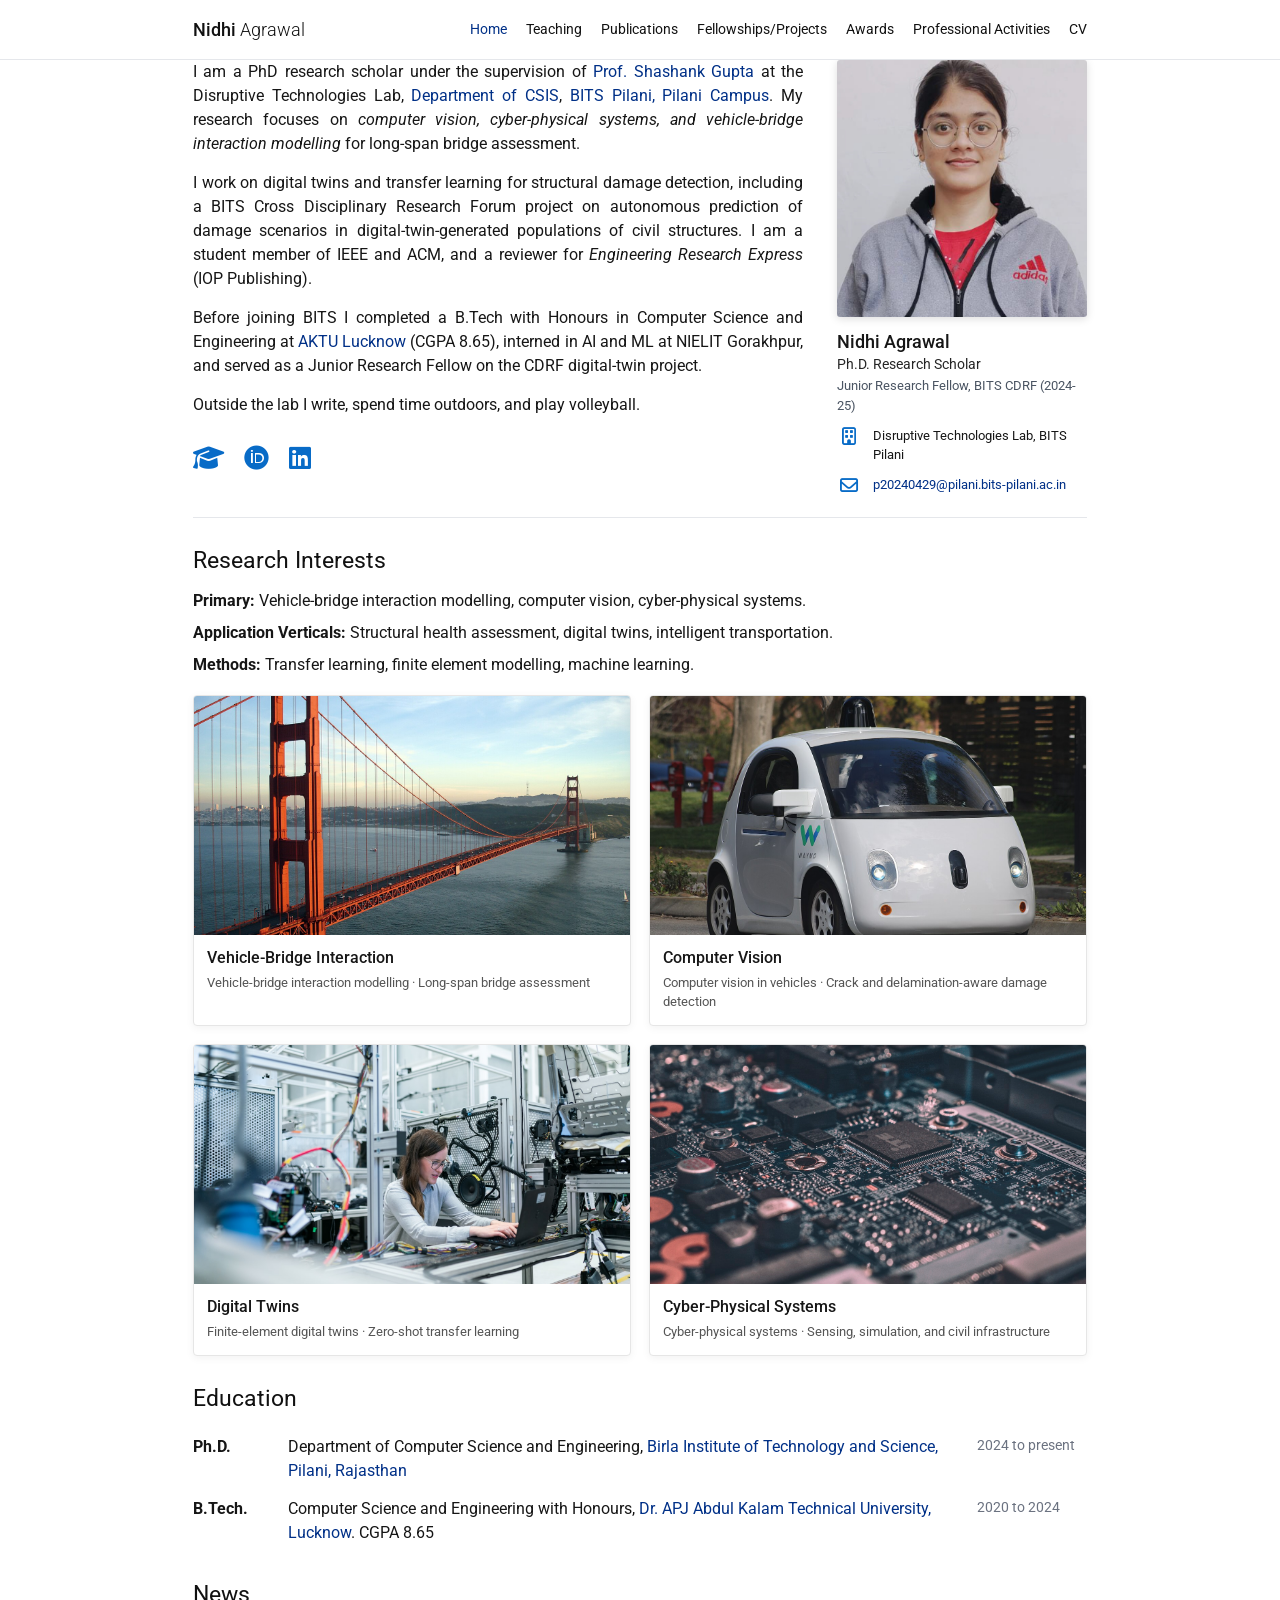
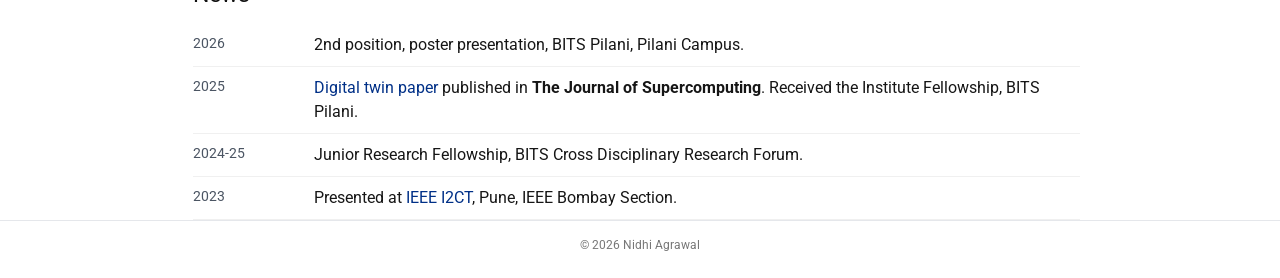
==== commit 9f39a151: "Redesign Teaching and Publications as linked cards with real paper and course URLs. Course, journal," ====
--- a/index.html
+++ b/index.html
@@ -14,7 +14,7 @@
   <link rel="preconnect" href="https://fonts.gstatic.com" crossorigin>
   <link href="https://fonts.googleapis.com/css2?family=Roboto:wght@300;400;500;700&family=Roboto+Slab:wght@300;400;500&display=swap" rel="stylesheet">
   <link href="https://cdnjs.cloudflare.com/ajax/libs/font-awesome/6.7.2/css/all.min.css" rel="stylesheet">
-  <link rel="stylesheet" href="styles.css?v=5">
+  <link rel="stylesheet" href="styles.css?v=6">
 </head>
 <body>
   <nav>
@@ -156,7 +156,8 @@
         <div class="news-item">
           <div class="news-date">2025</div>
           <div>
-            Digital twin paper in press at <b>Journal of Supercomputing</b>.
+            <a href="https://doi.org/10.1007/s11227-026-08578-3" target="_blank">Digital twin paper</a>
+            published in <b>The Journal of Supercomputing</b>.
             Received the Institute Fellowship, BITS Pilani.
           </div>
         </div>
@@ -178,6 +179,6 @@
   <footer>
     <div class="container">© <span id="year">2026</span> Nidhi Agrawal</div>
   </footer>
-  <script src="script.js?v=5"></script>
+  <script src="script.js?v=6"></script>
 </body>
 </html>
--- a/styles.css
+++ b/styles.css
@@ -464,4 +464,248 @@
   }
 
   .edu .yr { text-align: left; }
-}
+
+  .course-card,
+  .pub-card {
+    grid-template-columns: 1fr;
+  }
+
+  .course-card img,
+  .pub-card img {
+    min-height: 140px;
+    max-height: 170px;
+    height: 170px;
+  }
+
+  .mentor-grid {
+    grid-template-columns: 1fr;
+  }
+}
+
+.page-hero {
+  margin: 8px 0 26px;
+  padding-bottom: 18px;
+  border-bottom: 1px solid var(--line);
+}
+
+.page-kicker {
+  margin: 0 0 6px;
+  color: var(--icon-blue);
+  font-size: 11.5px;
+  font-weight: 500;
+  letter-spacing: 0.14em;
+  text-transform: uppercase;
+}
+
+.page-hero h1 { margin: 0 0 8px; }
+
+.page-hero p {
+  margin: 0;
+  max-width: 640px;
+  color: #4b5563;
+}
+
+.course-stack,
+.pub-stack {
+  display: grid;
+  gap: 16px;
+}
+
+.course-card,
+.pub-card {
+  display: grid;
+  grid-template-columns: 190px minmax(0, 1fr);
+  overflow: hidden;
+  border: 1px solid #e6e6e6;
+  border-radius: 8px;
+  background: #fff;
+  box-shadow: 0 2px 10px rgba(0, 0, 0, 0.045);
+  transition: transform 0.16s ease, box-shadow 0.16s ease;
+}
+
+.course-card:hover,
+.pub-card:hover {
+  transform: translateY(-2px);
+  box-shadow: 0 10px 24px rgba(0, 0, 0, 0.08);
+}
+
+.course-card img,
+.pub-card img {
+  display: block;
+  width: 100%;
+  height: 100%;
+  min-height: 168px;
+  object-fit: cover;
+}
+
+.course-body,
+.pub-body {
+  padding: 15px 18px 14px;
+  min-width: 0;
+}
+
+.chip-row {
+  display: flex;
+  flex-wrap: wrap;
+  gap: 7px;
+  margin-bottom: 8px;
+}
+
+.chip {
+  display: inline-flex;
+  align-items: center;
+  gap: 6px;
+  padding: 3px 9px;
+  border-radius: 999px;
+  background: #eef4fb;
+  color: var(--blue);
+  font-size: 11.5px;
+  font-weight: 500;
+  letter-spacing: 0.01em;
+}
+
+.chip i { font-size: 11px; }
+
+.chip-muted {
+  background: #f3f4f6;
+  color: #4b5563;
+}
+
+.chip-ok {
+  background: #ecf8ef;
+  color: #166534;
+}
+
+.chip-wait {
+  background: #fff7ed;
+  color: #9a3412;
+}
+
+.chip-draft {
+  background: #f4f4f5;
+  color: #3f3f46;
+}
+
+.course-body h3,
+.pub-title {
+  margin: 0 0 7px;
+  color: #111;
+  font-size: 17px;
+  line-height: 1.35;
+  font-weight: 500;
+}
+
+.pub-title a { color: #111; }
+.pub-title a:hover { color: var(--blue); text-decoration: none; }
+
+.course-body p,
+.pub-authors,
+.pub-venue {
+  margin: 0 0 10px;
+  color: #555;
+  font-size: 13.6px;
+  line-height: 1.5;
+}
+
+.pub-authors { margin-bottom: 6px; }
+.pub-venue { margin-bottom: 12px; }
+
+.link-row,
+.btn-row {
+  display: flex;
+  flex-wrap: wrap;
+  gap: 8px 14px;
+  align-items: center;
+}
+
+.link-row a {
+  font-size: 13.4px;
+}
+
+.btn {
+  display: inline-flex;
+  align-items: center;
+  gap: 6px;
+  padding: 6px 11px;
+  border: 1px solid #d7e2ef;
+  border-radius: 6px;
+  background: #f6f9fd;
+  color: var(--blue);
+  font-size: 12.5px;
+  font-weight: 500;
+  text-decoration: none;
+}
+
+.btn:hover {
+  background: var(--blue);
+  border-color: var(--blue);
+  color: #fff;
+  text-decoration: none;
+}
+
+.mentor-grid {
+  display: grid;
+  grid-template-columns: repeat(3, minmax(0, 1fr));
+  gap: 14px;
+}
+
+.mentor-card {
+  padding: 16px 16px 14px;
+  border: 1px solid #e6e6e6;
+  border-radius: 8px;
+  background: linear-gradient(180deg, #f8fbff 0%, #fff 42%);
+  box-shadow: 0 2px 10px rgba(0, 0, 0, 0.04);
+}
+
+.mentor-icon {
+  display: inline-flex;
+  align-items: center;
+  justify-content: center;
+  width: 36px;
+  height: 36px;
+  margin-bottom: 10px;
+  border-radius: 8px;
+  background: #e8f1fb;
+  color: var(--icon-blue);
+  font-size: 16px;
+}
+
+.mentor-card h3 {
+  margin: 0 0 6px;
+  font-size: 15.5px;
+  font-weight: 500;
+}
+
+.mentor-card p {
+  margin: 0;
+  color: #555;
+  font-size: 13.4px;
+}
+
+.section-banner {
+  display: block;
+  width: 100%;
+  height: 168px;
+  margin: 0 0 16px;
+  object-fit: cover;
+  border-radius: 8px;
+  box-shadow: 0 2px 10px rgba(0, 0, 0, 0.05);
+}
+
+@media (max-width: 760px) {
+  .course-card,
+  .pub-card {
+    grid-template-columns: 1fr;
+  }
+
+  .course-card img,
+  .pub-card img {
+    min-height: 140px;
+    max-height: 170px;
+    height: 170px;
+  }
+
+  .mentor-grid {
+    grid-template-columns: 1fr;
+  }
+}
